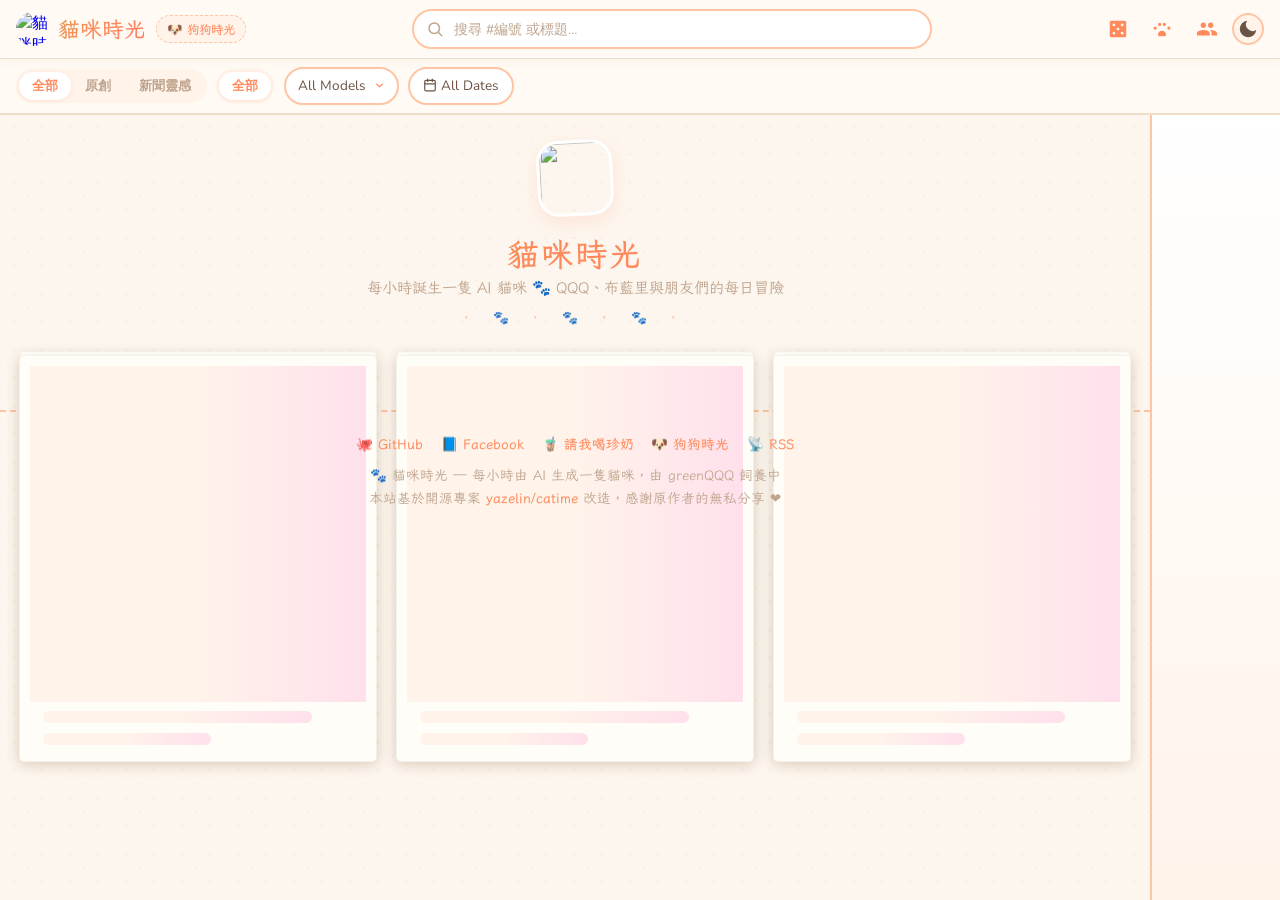
==== docs/index.html @ 8df73a3e "頁首與頁尾加入姊妹站切換鈕：🐶 狗狗時光 Co-Authored-By: Claude Fable 5 <noreply@anthropic.com>" ====
<!DOCTYPE html>
<html lang="zh-TW">
<head>
  <meta charset="UTF-8">
  <meta name="viewport" content="width=device-width, initial-scale=1.0">
  <title>貓咪時光 - AI 貓咪相簿</title>
  <meta name="description" content="貓咪時光 - 每小時 AI 自動生成的貓咪藝術相簿。QQQ、布藍里和朋友們的每日冒險。">
  <script type="application/ld+json">
    {
      "@context": "https://schema.org",
      "@graph": [
        {
          "@type": "WebSite",
          "name": "貓咪時光 - AI 貓咪相簿",
          "description": "貓咪時光 - 每小時 AI 自動生成的貓咪藝術相簿。QQQ、布藍里和朋友們的每日冒險。",
          "url": "https://greenqqq.github.io/catime/",
          "author": {
            "@type": "Person",
            "name": "greenQQQ"
          },
          "dateModified": "2026-07-06"
        },
        {
          "@type": "ImageGallery",
          "name": "貓咪時光 - AI 貓咪相簿",
          "description": "貓咪時光 - 每小時 AI 自動生成的貓咪藝術相簿。QQQ、布藍里和朋友們的每日冒險。",
          "url": "https://greenqqq.github.io/catime/",
          "author": {
            "@type": "Person",
            "name": "greenQQQ"
          },
          "dateModified": "2026-07-06"
        }
      ]
    }
  </script>
  <meta property="og:site_name" content="貓咪時光">
  <meta property="og:title" content="貓咪時光 - AI 貓咪相簿">
  <meta property="og:description" content="每小時 AI 自動生成的貓咪藝術相簿。QQQ、布藍里和朋友們的每日冒險。">
  <meta property="og:image" content="https://greenqqq.github.io/catime/og-image.jpg">
  <meta property="og:image:secure_url" content="https://greenqqq.github.io/catime/og-image.jpg">
  <meta property="og:image:type" content="image/jpeg">
  <meta property="og:image:width" content="1200">
  <meta property="og:image:height" content="630">
  <meta property="og:image:alt" content="貓咪時光 — 每小時 AI 生成的貓咪藝術">
  <meta property="og:url" content="https://greenqqq.github.io/catime/">
  <meta property="og:type" content="website">
  <meta name="twitter:card" content="summary_large_image">
  <meta name="twitter:title" content="貓咪時光 - AI 貓咪相簿">
  <meta name="twitter:description" content="每小時 AI 自動生成的貓咪藝術相簿。QQQ、布藍里和朋友們的每日冒險。">
  <meta name="twitter:image" content="https://greenqqq.github.io/catime/og-image.jpg">
  <link rel="canonical" href="https://greenqqq.github.io/catime/">
  <meta name="theme-color" content="#ff8a5c">
  <link rel="manifest" href="manifest.json">
  <link rel="preconnect" href="https://raw.githubusercontent.com" crossorigin>
  <link rel="preconnect" href="https://fonts.googleapis.com" crossorigin>
  <link rel="preconnect" href="https://fonts.gstatic.com" crossorigin>
  <link rel="icon" href="favicon.ico" sizes="any">
  <link rel="icon" href="favicon-32.png" type="image/png" sizes="32x32">
  <link rel="icon" href="icon-192.png" type="image/png" sizes="192x192">
  <link rel="apple-touch-icon" href="apple-touch-icon.png">
  <link rel="alternate" type="application/rss+xml" title="貓咪時光 RSS" href="feed.xml">
  <link rel="stylesheet" href="style.css">
</head>
<body>
  <div id="sticky-header">
  <header id="topbar">
    <a class="brand" href="index.html">
      <img src="icon-192.png" alt="貓咪時光" class="logo-icon">
      <h1>貓咪時光 <span id="cat-count" class="cat-count"></span></h1>
    </a>
    <a class="site-switch" href="https://greenqqq.github.io/dogtime/" title="切換到狗狗時光">🐶<span class="site-switch-label">狗狗時光</span></a>
    <div class="search-wrap">
      <svg class="search-ic" viewBox="0 0 24 24" width="18" height="18" fill="none" stroke="currentColor" stroke-width="2" stroke-linecap="round"><circle cx="11" cy="11" r="7"/><line x1="21" y1="21" x2="16.65" y2="16.65"/></svg>
      <input type="search" id="search-input" class="search-input" placeholder="搜尋 #編號 或標題…">
    </div>
    <div class="topbar-actions">
      <button type="button" id="install-btn" class="install-btn" hidden aria-label="安裝 App" title="安裝到主畫面"><svg viewBox="0 0 24 24" width="18" height="18" fill="currentColor"><path d="M12 3v10.6l3.3-3.3 1.4 1.4L12 17.4 6.3 11.7l1.4-1.4 3.3 3.3V3h2zM5 19h14v2H5z"/></svg><span>安裝</span></button>
      <button id="random-cat-btn" class="random-cat-button" title="隨機一喵" aria-label="隨機一喵"><svg viewBox="0 0 24 24" width="22" height="22" fill="currentColor"><path d="M19 3H5a2 2 0 0 0-2 2v14a2 2 0 0 0 2 2h14a2 2 0 0 0 2-2V5a2 2 0 0 0-2-2zM7.5 9a1.5 1.5 0 1 1 0-3 1.5 1.5 0 0 1 0 3zm0 9a1.5 1.5 0 1 1 0-3 1.5 1.5 0 0 1 0 3zm4.5-4.5a1.5 1.5 0 1 1 0-3 1.5 1.5 0 0 1 0 3zm4.5-4.5a1.5 1.5 0 1 1 0-3 1.5 1.5 0 0 1 0 3zm0 9a1.5 1.5 0 1 1 0-3 1.5 1.5 0 0 1 0 3z"/></svg> 隨機一喵</button>
      <button type="button" id="act-char" class="act-btn" aria-label="角色介紹" title="角色介紹"><svg viewBox="0 0 24 24" width="22" height="22" fill="currentColor"><path d="M4.5 12.75a1.75 1.75 0 1 0 0-3.5 1.75 1.75 0 0 0 0 3.5zm5-4a1.75 1.75 0 1 0 0-3.5 1.75 1.75 0 0 0 0 3.5zm5 0a1.75 1.75 0 1 0 0-3.5 1.75 1.75 0 0 0 0 3.5zm5 4a1.75 1.75 0 1 0 0-3.5 1.75 1.75 0 0 0 0 3.5zM12 14c-2.5 0-4.5 2-4.5 4 0 1.1.9 2 2 2 .8 0 1.5-.4 2.5-.4s1.7.4 2.5.4c1.1 0 2-.9 2-2 0-2-2-4-4.5-4z"/></svg></button>
      <button type="button" id="social-toggle" class="social-fab" aria-label="社群連結" title="社群連結"><svg viewBox="0 0 24 24" width="22" height="22" fill="currentColor"><path d="M16 11c1.66 0 2.99-1.34 2.99-3S17.66 5 16 5c-1.66 0-3 1.34-3 3s1.34 3 3 3zm-8 0c1.66 0 2.99-1.34 2.99-3S9.66 5 8 5C6.34 5 5 6.34 5 8s1.34 3 3 3zm0 2c-2.33 0-7 1.17-7 3.5V19h14v-2.5c0-2.33-4.67-3.5-7-3.5zm8 0c-.29 0-.62.02-.97.05 1.16.84 1.97 1.97 1.97 3.45V19h6v-2.5c0-2.33-4.67-3.5-7-3.5z"/></svg></button>
      <button id="theme-toggle" class="theme-toggle" aria-label="切換深淺模式" title="切換深淺模式"><svg viewBox="0 0 24 24" width="22" height="22" fill="currentColor"><path d="M21 12.79A9 9 0 1 1 11.21 3 7 7 0 0 0 21 12.79z"/></svg></button>
    </div>
    <button type="button" id="filter-toggle" class="filter-toggle hdr-btn" aria-label="篩選" title="篩選"><svg viewBox="0 0 24 24" width="22" height="22" fill="currentColor"><path d="M3 4h18v2.6L14 14v6l-4-2.2V14L3 6.6z"/></svg></button>
    <a href="https://github.com/greenQQQ/catime" target="_blank" rel="noopener" class="github-link" title="View on GitHub">
      <svg viewBox="0 0 16 16" width="22" height="22" fill="currentColor"><path d="M8 0C3.58 0 0 3.58 0 8c0 3.54 2.29 6.53 5.47 7.59.4.07.55-.17.55-.38 0-.19-.01-.82-.01-1.49-2.01.37-2.53-.49-2.69-.94-.09-.23-.48-.94-.82-1.13-.28-.15-.68-.52-.01-.53.63-.01 1.08.58 1.23.82.72 1.21 1.87.87 2.33.66.07-.52.28-.87.51-1.07-1.78-.2-3.64-.89-3.64-3.95 0-.87.31-1.59.82-2.15-.08-.2-.36-1.02.08-2.12 0 0 .67-.21 2.2.82.64-.18 1.32-.27 2-.27s1.36.09 2 .27c1.53-1.04 2.2-.82 2.2-.82.44 1.1.16 1.92.08 2.12.51.56.82 1.27.82 2.15 0 3.07-1.87 3.75-3.65 3.95.29.25.54.73.54 1.48 0 1.07-.01 1.93-.01 2.2 0 .21.15.46.55.38A8.01 8.01 0 0016 8c0-4.42-3.58-8-8-8z"/></svg>
    </a>
    <a href="https://www.facebook.com/lphotoimpact/" target="_blank" rel="noopener" class="fb-link" title="Facebook">
      <svg viewBox="0 0 24 24" width="22" height="22" fill="currentColor"><path d="M9.101 23.691v-7.98H6.627v-3.667h2.474v-1.58c0-4.085 1.848-5.978 5.858-5.978.401 0 .955.042 1.468.103a8.68 8.68 0 0 1 1.141.195v3.325a8.623 8.623 0 0 0-.653-.036 26.805 26.805 0 0 0-.733-.009c-.707 0-1.259.096-1.675.309a1.686 1.686 0 0 0-.679.622c-.258.42-.374.995-.374 1.752v1.297h3.919l-.386 2.103-.287 1.564h-3.246v8.245C19.396 23.238 24 18.179 24 12.044c0-6.627-5.373-12-12-12s-12 5.373-12 12c0 5.628 3.874 10.35 9.101 11.647Z"/></svg>
    </a>
    <a href="https://greenqqq.bobaboba.me/" target="_blank" rel="noopener" class="bmc-link" title="請我喝珍奶">
      <svg viewBox="0 0 24 24" width="22" height="22" fill="currentColor"><path d="M8.5 2a1 1 0 0 0-.97.757L7.22 4H5a1 1 0 0 0 0 2h.28l1.44 14.1A2 2 0 0 0 8.71 22h6.58a2 2 0 0 0 1.99-1.9L18.72 6H19a1 1 0 0 0 0-2h-2.22l-.75-1.66A1 1 0 0 0 15.12 2c-.42 0-.8.26-.94.66L13.9 4H9.53l.2-.8A1 1 0 0 0 8.5 2ZM7.3 6h9.4l-.3 3H7.6l-.3-3Zm.5 5h8.4l-.82 8.1a.5.5 0 0 1-.5.4H9.12a.5.5 0 0 1-.5-.4L7.8 11Zm2.2 2.2a1.1 1.1 0 1 0 0 2.2 1.1 1.1 0 0 0 0-2.2Zm4 0a1.1 1.1 0 1 0 0 2.2 1.1 1.1 0 0 0 0-2.2Zm-2 3a1.1 1.1 0 1 0 0 2.2 1.1 1.1 0 0 0 0-2.2Z"/></svg>
    </a>
    <a href="feed.xml" class="rss-link" title="RSS Feed">
      <svg viewBox="0 0 24 24" width="22" height="22" fill="currentColor"><path d="M6.18 15.64a2.18 2.18 0 1 1 0 4.36 2.18 2.18 0 0 1 0-4.36zM4 4.44A15.56 15.56 0 0 1 19.56 20h-2.83A12.73 12.73 0 0 0 4 7.27V4.44zm0 5.66a9.9 9.9 0 0 1 9.9 9.9h-2.83A7.07 7.07 0 0 0 4 12.93V10.1z"/></svg>
    </a>
  </header>
  <div class="filters">
    <div class="sheet-head">
      <span class="sheet-title">篩選</span>
      <button type="button" id="sheet-close" class="sheet-close" aria-label="關閉">✕</button>
    </div>
    <div class="chip-group" id="inspiration-chips" role="group" aria-label="靈感">
      <button type="button" class="chip active" data-val="">全部</button>
      <button type="button" class="chip" data-val="original">原創</button>
      <button type="button" class="chip" data-val="news">新聞靈感</button>
    </div>
    <select id="inspiration-filter" class="visually-hidden" tabindex="-1" aria-hidden="true">
      <option value="">All Inspiration</option>
      <option value="original">原創</option>
      <option value="news">新聞靈感</option>
    </select>
    <div class="chip-group" id="character-chips" role="group" aria-label="角色篩選"></div>
    <select id="character-filter" class="visually-hidden" tabindex="-1" aria-hidden="true">
      <option value="">All Characters</option>
    </select>
    <select id="model-filter">
      <option value="">All Models</option>
    </select>
    <div class="date-picker" id="date-picker">
      <button class="date-picker-btn" id="date-picker-btn"><svg width="14" height="14" viewBox="0 0 24 24" fill="none" stroke="currentColor" stroke-width="2" stroke-linecap="round" stroke-linejoin="round"><rect x="3" y="4" width="18" height="18" rx="2"/><line x1="16" y1="2" x2="16" y2="6"/><line x1="8" y1="2" x2="8" y2="6"/><line x1="3" y1="10" x2="21" y2="10"/></svg> All Dates</button>
      <div class="date-dropdown hidden" id="date-dropdown">
        <div class="dd-header">
          <button class="dd-nav" id="dd-prev">&lsaquo;</button>
          <span id="dd-month-label"></span>
          <button class="dd-nav" id="dd-next">&rsaquo;</button>
        </div>
        <div class="dd-weekdays">
          <span>Su</span><span>Mo</span><span>Tu</span><span>We</span><span>Th</span><span>Fr</span><span>Sa</span>
        </div>
        <div class="dd-days" id="dd-days"></div>
        <button class="dd-clear" id="dd-clear">Clear</button>
      </div>
    </div>
  </div>
  <div id="character-bar" class="character-bar"></div>
  <div id="sheet-backdrop" class="sheet-backdrop"></div>
  </div>

  <!-- Hero：手帳封面 -->
  <section class="hero" aria-label="貓咪時光">
    <img src="icon-192.png" alt="" class="hero-logo" width="76" height="76">
    <h2 class="hero-title">貓咪時光</h2>
    <p class="hero-sub">每小時誕生一隻 AI 貓咪 🐾 QQQ、布藍里與朋友們的每日冒險</p>
    <p class="hero-divider">· 🐾 · 🐾 · 🐾 ·</p>
  </section>

  <nav id="timeline" aria-label="Timeline navigation">
    <button id="timeline-toggle" aria-label="Toggle timeline"><svg width="20" height="20" viewBox="0 0 24 24" fill="none" stroke="currentColor" stroke-width="2" stroke-linecap="round" stroke-linejoin="round"><rect x="3" y="4" width="18" height="18" rx="2"/><line x1="16" y1="2" x2="16" y2="6"/><line x1="8" y1="2" x2="8" y2="6"/><line x1="3" y1="10" x2="21" y2="10"/></svg></button>
    <div id="timeline-list"></div>
  </nav>

  <button id="back-to-top" class="back-to-top" aria-label="Back to top">↑</button>

  <!-- "最新" band: cats added since your last visit (localStorage-tracked) -->
  <section id="newest-band" class="newest-band hidden" aria-label="最新"></section>

  <main id="gallery" class="masonry">
    <div class="skeleton-card" aria-hidden="true"><div class="skeleton-img"></div><div class="skeleton-line w80"></div><div class="skeleton-line w50"></div></div>
    <div class="skeleton-card" aria-hidden="true"><div class="skeleton-img"></div><div class="skeleton-line w80"></div><div class="skeleton-line w50"></div></div>
    <div class="skeleton-card" aria-hidden="true"><div class="skeleton-img"></div><div class="skeleton-line w80"></div><div class="skeleton-line w50"></div></div>
    <div class="skeleton-card" aria-hidden="true"><div class="skeleton-img"></div><div class="skeleton-line w80"></div><div class="skeleton-line w50"></div></div>
    <div class="skeleton-card" aria-hidden="true"><div class="skeleton-img"></div><div class="skeleton-line w80"></div><div class="skeleton-line w50"></div></div>
    <div class="skeleton-card" aria-hidden="true"><div class="skeleton-img"></div><div class="skeleton-line w80"></div><div class="skeleton-line w50"></div></div>
  </main>
  <div id="end-msg" class="hidden">貓咪都到齊了 🐾</div>

  <!-- Site footer: socials + open-source credit -->
  <footer class="site-footer">
    <div class="footer-links">
      <a href="https://github.com/greenQQQ" target="_blank" rel="noopener">🐙 GitHub</a>
      <a href="https://www.facebook.com/lphotoimpact/" target="_blank" rel="noopener">📘 Facebook</a>
      <a href="https://greenqqq.bobaboba.me/" target="_blank" rel="noopener">🧋 請我喝珍奶</a>
      <a href="https://greenqqq.github.io/dogtime/">🐶 狗狗時光</a>
      <a href="feed.xml">📡 RSS</a>
    </div>
    <div class="footer-credit">
      🐾 貓咪時光 — 每小時由 AI 生成一隻貓咪，由 greenQQQ 飼養中<br>
      本站基於開源專案 <a href="https://github.com/yazelin/catime" target="_blank" rel="noopener">yazelin/catime</a> 改造，感謝原作者的無私分享 ❤️
    </div>
  </footer>

  <!-- Social links popover (anchored to the #social-toggle in the top bar) -->
  <div id="social-pop" class="social-pop"></div>

  <!-- Mobile floating "current month" pill → tap to open the year/month jump -->
  <button type="button" id="month-pill" class="month-pill" aria-label="跳到月份"><svg viewBox="0 0 24 24" width="14" height="14" fill="none" stroke="currentColor" stroke-width="2.2" stroke-linecap="round"><rect x="3" y="4" width="18" height="18" rx="2"/><line x1="16" y1="2" x2="16" y2="6"/><line x1="8" y1="2" x2="8" y2="6"/><line x1="3" y1="10" x2="21" y2="10"/></svg><span id="month-pill-label"></span></button>

  <!-- Mobile bottom tab bar (≤600px). Tabs proxy to the existing controls. -->
  <nav id="tabbar" class="tabbar" aria-label="主選單">
    <button type="button" id="tab-filter" class="tab" aria-label="篩選"><svg viewBox="0 0 24 24" width="22" height="22" fill="currentColor"><path d="M3 4h18v2.6L14 14v6l-4-2.2V14L3 6.6z"/></svg><span>篩選</span></button>
    <button type="button" id="tab-char" class="tab" aria-label="角色"><svg viewBox="0 0 24 24" width="22" height="22" fill="currentColor"><path d="M4.5 12.75a1.75 1.75 0 1 0 0-3.5 1.75 1.75 0 0 0 0 3.5zm5-4a1.75 1.75 0 1 0 0-3.5 1.75 1.75 0 0 0 0 3.5zm5 0a1.75 1.75 0 1 0 0-3.5 1.75 1.75 0 0 0 0 3.5zm5 4a1.75 1.75 0 1 0 0-3.5 1.75 1.75 0 0 0 0 3.5zM12 14c-2.5 0-4.5 2-4.5 4 0 1.1.9 2 2 2 .8 0 1.5-.4 2.5-.4s1.7.4 2.5.4c1.1 0 2-.9 2-2 0-2-2-4-4.5-4z"/></svg><span>角色</span></button>
    <button type="button" id="tab-random" class="tab" aria-label="隨機一喵"><svg viewBox="0 0 24 24" width="22" height="22" fill="currentColor"><path d="M19 3H5a2 2 0 0 0-2 2v14a2 2 0 0 0 2 2h14a2 2 0 0 0 2-2V5a2 2 0 0 0-2-2zM7.5 9a1.5 1.5 0 1 1 0-3 1.5 1.5 0 0 1 0 3zm0 9a1.5 1.5 0 1 1 0-3 1.5 1.5 0 0 1 0 3zm4.5-4.5a1.5 1.5 0 1 1 0-3 1.5 1.5 0 0 1 0 3zm4.5-4.5a1.5 1.5 0 1 1 0-3 1.5 1.5 0 0 1 0 3zm0 9a1.5 1.5 0 1 1 0-3 1.5 1.5 0 0 1 0 3z"/></svg><span>隨機</span></button>
    <button type="button" id="tab-social" class="tab" aria-label="社群連結"><svg viewBox="0 0 24 24" width="22" height="22" fill="currentColor"><path d="M16 11c1.66 0 2.99-1.34 2.99-3S17.66 5 16 5c-1.66 0-3 1.34-3 3s1.34 3 3 3zm-8 0c1.66 0 2.99-1.34 2.99-3S9.66 5 8 5C6.34 5 5 6.34 5 8s1.34 3 3 3zm0 2c-2.33 0-7 1.17-7 3.5V19h14v-2.5c0-2.33-4.67-3.5-7-3.5zm8 0c-.29 0-.62.02-.97.05 1.16.84 1.97 1.97 1.97 3.45V19h6v-2.5c0-2.33-4.67-3.5-7-3.5z"/></svg><span>社群</span></button>
  </nav>

  <div id="lightbox" class="hidden" role="dialog" aria-modal="true">
    <button id="lb-close" aria-label="Close">&times;</button>
    <button id="lb-prev" class="lb-nav lb-prev" aria-label="上一張">‹</button>
    <button id="lb-next" class="lb-nav lb-next" aria-label="下一張">›</button>
    <div id="lb-nav-hint" class="lb-nav-hint">← 滑動或按鍵切換 →</div>
    <div id="lb-info"></div>
    <div id="lb-img-wrap">
      <img id="lb-img" src="" alt="Cat">
      <div id="lb-img-actions">
        <button id="lb-like-btn" title="Like this cat"></button>
        <button id="lb-download-btn" title="Download image"></button>
        <button id="lb-copy-btn" title="Copy prompt"></button>
      </div>
    </div>
    <div id="lb-details">
      <p id="lb-prompt-text" class="hidden"></p>
      <div id="lb-tab-bar"></div>
      <div id="lb-tab-panels">
        <div id="lb-story" class="lb-panel hidden"><p id="lb-story-text"></p></div>
        <div id="lb-idea" class="lb-panel hidden"><p id="lb-idea-text"></p></div>
        <div id="lb-news" class="lb-panel hidden"><div id="lb-news-list"></div></div>
        <div id="lb-avoid" class="lb-panel hidden"><div id="lb-avoid-list"></div></div>
      </div>
    </div>
  </div>

  <script src="dom-utils.js"></script>
  <script src="app.js"></script>
  <script>
    // Populate character bar from characters/index.json
    (function(){
      var bar = document.getElementById('character-bar');
      if (!bar) return;
      fetch('https://raw.githubusercontent.com/greenQQQ/catime/main/characters/index.json').then(function(r){ return r.json(); }).then(function(idx){
        var chars = (idx.characters || []).filter(function(c){ return c.enabled; });
        // build anchors synchronously in index order (fixed order), fill names async
        chars.forEach(function(c){
          var a = document.createElement('a');
          a.href = 'character.html?id=' + encodeURIComponent(c.id);
          a.innerHTML = '<span class="char-avatar"><img src="avatars/' + c.id + '.webp" alt="' + c.id + '" width="40" height="40" loading="lazy"></span>' +
            '<span class="char-bar-name">' + c.id + '</span>';
          bar.appendChild(a);
          fetch('https://raw.githubusercontent.com/greenQQQ/catime/main/characters/' + c.file).then(function(r){ return r.json(); }).then(function(data){
            var nm = (data.name ? data.name.zh : data.id);
            var lbl = a.querySelector('.char-bar-name'); if (lbl) lbl.textContent = nm;
            var img = a.querySelector('img'); if (img) img.alt = nm;
          }).catch(function(){});
        });
      }).catch(function(){});
    })();

    // Sync header height to CSS variable for timeline positioning
    (function(){
      var sh = document.getElementById('sticky-header');
      if (!sh) return;
      function sync() {
        document.documentElement.style.setProperty('--header-offset', sh.offsetHeight + 'px');
      }
      sync();
      if ('ResizeObserver' in window) {
        new ResizeObserver(sync).observe(sh);
      } else {
        window.addEventListener('load', sync);
        window.addEventListener('resize', sync);
      }
      new MutationObserver(sync).observe(document.getElementById('character-bar') || document.body, {childList:true});
    })();

    // Header controls: collapse filters into a bottom sheet (mobile only),
    // move social links into their own popover (all sizes), and float the
    // random button as a FAB on mobile. Desktop filters stay inline.
    (function(){
      var filters = document.querySelector('.filters');
      var filterToggle = document.getElementById('filter-toggle');
      var socialToggle = document.getElementById('social-toggle');
      var socialPop = document.getElementById('social-pop');
      var backdrop = document.getElementById('sheet-backdrop');
      var closeBtn = document.getElementById('sheet-close');
      var topbar = document.getElementById('topbar');
      var randomBtn = document.getElementById('random-cat-btn');
      if (!filters || !filterToggle || !socialToggle || !socialPop || !topbar) return;
      var mq = window.matchMedia('(max-width: 600px)');

      // Social links live in their own popover at every size (one-time move).
      Array.prototype.slice.call(
        document.querySelectorAll('#topbar .github-link, #topbar .tg-link, #topbar .fb-link, #topbar .bmc-link, #topbar .rss-link')
      ).forEach(function(a){ socialPop.appendChild(a); });

      var searchEl = document.getElementById('search-input'); // stays in the top bar at all sizes

      var charBar = document.getElementById('character-bar');
      function openSheet(open){
        filters.classList.toggle('open', open);
        backdrop.classList.toggle('open', open);
        document.body.style.overflow = open ? 'hidden' : '';
        if (open) { socialPop.classList.remove('open'); if (charBar) charBar.classList.remove('char-open'); setTabActive('tab-social', false); setTabActive('tab-char', false); }
        setTabActive('tab-filter', open);
      }
      function openSocial(open){
        socialPop.classList.toggle('open', open);
        if (open) { openSheet(false); if (charBar) charBar.classList.remove('char-open'); setTabActive('tab-char', false); }
        setTabActive('tab-social', open);
      }
      function openChar(open){
        if (!charBar) return;
        charBar.classList.toggle('char-open', open);
        if (open) { openSheet(false); socialPop.classList.remove('open'); setTabActive('tab-social', false); }
        setTabActive('tab-char', open);
      }
      function setTabActive(id, on){ var t = document.getElementById(id); if (t) t.classList.toggle('active', on); }
      function updateActive(){
        var active = ['search-input','character-filter','inspiration-filter','model-filter'].some(function(id){
          var el = document.getElementById(id); return el && el.value;
        });
        var dateBtn = document.getElementById('date-picker-btn');
        if (dateBtn && dateBtn.classList.contains('active')) active = true;
        filterToggle.classList.toggle('has-active', active);
        var tf = document.getElementById('tab-filter'); if (tf) tf.classList.toggle('has-active', active);
      }

      filterToggle.addEventListener('click', function(e){ e.stopPropagation(); openSheet(!filters.classList.contains('open')); });
      socialToggle.addEventListener('click', function(e){ e.stopPropagation(); openSocial(!socialPop.classList.contains('open')); });
      socialPop.addEventListener('click', function(e){ e.stopPropagation(); });
      if (charBar) charBar.addEventListener('click', function(e){ e.stopPropagation(); });
      if (backdrop) backdrop.addEventListener('click', function(){ openSheet(false); });
      if (closeBtn) closeBtn.addEventListener('click', function(){ openSheet(false); });
      // click anywhere else closes the social popover / character strip
      document.addEventListener('click', function(){ socialPop.classList.remove('open'); if (charBar) charBar.classList.remove('char-open'); setTabActive('tab-social', false); setTabActive('tab-char', false); });

      // publish the tab bar's real height (incl. safe-area) so panels sit flush
      var tabbar = document.getElementById('tabbar');
      function syncTabbarH(){
        if (tabbar) document.documentElement.style.setProperty('--tabbar-h', tabbar.offsetHeight + 'px');
      }
      syncTabbarH();
      window.addEventListener('resize', syncTabbarH);
      if (window.ResizeObserver && tabbar) new ResizeObserver(syncTabbarH).observe(tabbar);

      // Bottom tab bar (mobile) — proxy to the existing controls
      function bindTab(id, fn){ var t = document.getElementById(id); if (t) t.addEventListener('click', function(e){ e.stopPropagation(); fn(); }); }
      bindTab('tab-filter', function(){ openSheet(!filters.classList.contains('open')); });
      bindTab('tab-social', function(){ openSocial(!socialPop.classList.contains('open')); });
      bindTab('tab-char', function(){ openChar(!(charBar && charBar.classList.contains('char-open'))); });
      bindTab('tab-random', function(){ if (randomBtn) randomBtn.click(); });

      // desktop top-right "角色" icon → opens the character avatar popover
      var actChar = document.getElementById('act-char');
      if (actChar) actChar.addEventListener('click', function(e){ e.stopPropagation(); openChar(!(charBar && charBar.classList.contains('char-open'))); });

      // Inspiration segmented chips drive the hidden <select id="inspiration-filter">
      var inspSelect = document.getElementById('inspiration-filter');
      var chips = document.querySelectorAll('#inspiration-chips .chip');
      chips.forEach(function(chip){
        chip.addEventListener('click', function(){
          chips.forEach(function(c){ c.classList.remove('active'); });
          chip.classList.add('active');
          if (inspSelect && inspSelect.value !== chip.dataset.val) {
            inspSelect.value = chip.dataset.val;
            inspSelect.dispatchEvent(new Event('change', { bubbles: true }));
          }
        });
      });

      // Character segmented chips — built from the dynamically-populated select
      var charSelect = document.getElementById('character-filter');
      var charChips = document.getElementById('character-chips');
      function avatarSrcFor(name){
        var links = document.querySelectorAll('#character-bar a');
        for (var i = 0; i < links.length; i++){
          var spans = links[i].querySelectorAll('span');
          var lbl = spans[spans.length - 1];
          if (lbl && lbl.textContent.trim() === name){
            var img = links[i].querySelector('img');
            return img ? img.getAttribute('src') : null;
          }
        }
        return null;
      }
      function buildCharChips(){
        if (!charSelect || !charChips) return;
        charChips.innerHTML = '';
        Array.prototype.forEach.call(charSelect.options, function(opt){
          var b = document.createElement('button');
          b.type = 'button';
          b.className = 'chip' + (opt.value === charSelect.value ? ' active' : '');
          b.dataset.val = opt.value;
          if (opt.value === '') {
            b.textContent = '全部';
          } else {
            var src = avatarSrcFor(opt.value);
            if (src){
              var im = document.createElement('img');
              im.src = src; im.alt = ''; im.className = 'chip-avatar';
              im.width = 18; im.height = 18; im.loading = 'lazy';
              b.appendChild(im);
            }
            b.appendChild(document.createTextNode(opt.textContent));
          }
          b.addEventListener('click', function(){
            charSelect.value = opt.value;
            charSelect.dispatchEvent(new Event('change', { bubbles: true }));
          });
          charChips.appendChild(b);
        });
      }
      function syncCharChips(){
        if (!charChips) return;
        Array.prototype.forEach.call(charChips.querySelectorAll('.chip'), function(c){
          c.classList.toggle('active', c.dataset.val === charSelect.value);
        });
      }
      if (charSelect) {
        buildCharChips();
        new MutationObserver(buildCharChips).observe(charSelect, { childList: true });
        // rebuild once the avatar bar loads so chips can show their icons
        if (charBar) new MutationObserver(buildCharChips).observe(charBar, { childList: true });
        charSelect.addEventListener('change', syncCharChips);
      }

      // keep the badge in sync, but DON'T auto-close the sheet — let the user
      // toggle several chips/filters, then close via ✕ / backdrop / 篩選 tab
      ['character-filter','inspiration-filter','model-filter'].forEach(function(id){
        var el = document.getElementById(id);
        if (el) el.addEventListener('change', updateActive);
      });
      if (searchEl) searchEl.addEventListener('input', updateActive);
      document.addEventListener('click', function(e){
        if (e.target.closest('#date-picker') || e.target.id === 'dd-clear') setTimeout(updateActive, 0);
      });

      // Calendar must not be a descendant of the sheet (the sheet's transform
      // traps position:fixed). On mobile relocate it to <body> so it centers
      // against the viewport; on desktop keep it under the date button.
      var datePickerEl = document.getElementById('date-picker');
      var dateDD = document.getElementById('date-dropdown');
      function placeDateDD(){
        if (!dateDD || !datePickerEl) return;
        if (mq.matches) document.body.appendChild(dateDD);
        else datePickerEl.appendChild(dateDD);
      }

      placeDateDD();
      updateActive();
      // close the sheet + re-home the calendar when crossing the breakpoint
      var onChange = function(){ placeDateDD(); if (!mq.matches) openSheet(false); };
      if (mq.addEventListener) mq.addEventListener('change', onChange); else mq.addListener(onChange);
    })();

    // PWA install prompt — show our own "安裝" button when the browser offers it
    (function(){
      var deferred = null;
      var btn = document.getElementById('install-btn');
      if (!btn) return;
      window.addEventListener('beforeinstallprompt', function(e){
        e.preventDefault(); deferred = e; btn.hidden = false;
      });
      btn.addEventListener('click', function(){
        if (!deferred) return;
        deferred.prompt();
        deferred.userChoice.then(function(){ deferred = null; btn.hidden = true; });
      });
      window.addEventListener('appinstalled', function(){ btn.hidden = true; });
    })();

    // Register the service worker (this was never wired up — without it the SW
    // never ran, so no offline / no image caching). Enables the whole PWA.
    if ('serviceWorker' in navigator) {
      window.addEventListener('load', function(){
        navigator.serviceWorker.register('sw.js').catch(function(){});
      });
    }
  </script>
</body>
</html>
---- docs/style.css ----
@import url('https://fonts.googleapis.com/css2?family=Nunito:wght@400;600;700;800&family=LXGW+WenKai+TC&display=swap');

*, *::before, *::after { box-sizing: border-box; margin: 0; padding: 0; }

/* 貓咪時光 palette — 蜜桃橘 × 奶茶米 × 奶油
   (variable names kept from upstream so every component recolors at once) */
:root {
  --pink: #ff8a5c;
  --pink-light: #ffc4a3;
  --pink-pale: #fff3ea;
  --orange: #ffb347;
  --red: #ff7b6b;
  --blue: #7cc5e8;
  --green: #b8e6c8;
  --purple: #d4b8e8;
  --bg: #fdf6ee;
  --surface: #ffffff;
  --card-1: #fff3ea;
  --card-2: #eef7fd;
  --card-3: #f0faf2;
  --card-4: #f9f2fd;
  --card-5: #fdf8ec;
  --text: #6b5344;
  --text-muted: #bfa48e;
  --shadow: rgba(255, 138, 92, .16);
  --topbar-bg: #fffaf3;
  --topbar-border: #f2ddc9;
  --photo-frame: #fffdf7;
  --photo-shadow: rgba(122, 82, 52, .14);
  --font-cute: 'LXGW WenKai TC', 'Nunito', system-ui, sans-serif;
}

/* Hide the native page scrollbar (app-like). On an infinite feed a full-height
   scrollbar is meaningless and, with classic scrollbars, its appearing/
   disappearing shifts the fixed tab bar. Scroll still works via wheel / touch /
   the year-month rail. */
html, body { scrollbar-width: none; }
html::-webkit-scrollbar, body::-webkit-scrollbar { display: none; }

/* Sticky header wrapper */
#sticky-header {
  position: sticky;
  top: 0;
  z-index: 100;
}

body {
  font-family: 'Nunito', system-ui, sans-serif;
  background: var(--bg);
  /* 手帳紙感：細點點網格（取代原版的彩色光暈） */
  background-image:
    radial-gradient(rgba(196, 156, 116, .12) 1.2px, transparent 1.3px),
    radial-gradient(rgba(196, 156, 116, .08) 1.2px, transparent 1.3px);
  background-size: 28px 28px;
  background-position: 0 0, 14px 14px;
  color: var(--text);
  min-height: 100vh;
}
[data-theme="dark"] body {
  background-image:
    radial-gradient(rgba(255, 214, 170, .06) 1.2px, transparent 1.3px),
    radial-gradient(rgba(255, 214, 170, .04) 1.2px, transparent 1.3px);
}

/* Top bar */
#topbar {
  position: relative; z-index: 100;
  display: flex; align-items: center; gap: .6rem;
  padding: .55rem 1rem;
  background: var(--topbar-bg);
  border-bottom: 1px solid var(--topbar-border);
  box-shadow: 0 1px 10px rgba(150, 110, 70, .08);
  flex-wrap: wrap;
}
.logo-icon {
  width: 34px; height: 34px; border-radius: 50%;
  flex-shrink: 0;
}
#topbar h1 {
  font-size: 1.35rem; font-weight: 800; white-space: nowrap;
  font-family: var(--font-cute);
  background: linear-gradient(135deg, #e8964c, var(--pink), #ff7b6b);
  -webkit-background-clip: text; -webkit-text-fill-color: transparent;
  background-clip: text;
  display: flex; align-items: center; gap: .4rem;
}

/* Cat count pill */
.cat-count {
  font-size: .65rem; font-weight: 700;
  background: rgba(255, 138, 92, .15);
  -webkit-text-fill-color: var(--pink);
  padding: .15rem .5rem; border-radius: 20px;
  white-space: nowrap;
}
.cat-count:empty { display: none; }

.filters {
  display: flex; gap: .5rem; flex: 1; justify-content: flex-end;
  align-items: center; flex-wrap: wrap; min-width: 0;
}
/* keep controls readable: don't shrink to the arrow, cap long-option selects */
.filters select, .filters .search-input,
.filters .date-picker, .filters .date-picker-btn {
  flex-shrink: 0;
}
.filters select { max-width: 12rem; }

.filter-toggle {
  color: var(--pink); flex-shrink: 0; background: none; border: none;
  padding: 0; cursor: pointer; position: relative;
  display: none; align-items: center; /* funnel: mobile only */
}
.sheet-head, .sheet-backdrop { display: none; } /* sheet chrome: mobile only */
.filter-toggle.has-active::after {
  content: ""; position: absolute; top: -1px; right: -1px;
  width: 8px; height: 8px; border-radius: 50%;
  background: var(--pink); border: 1.5px solid var(--topbar-bg);
}

/* Header action icon buttons (random / social / comment / theme) */
.topbar-actions { display: flex; align-items: center; gap: .3rem; flex-shrink: 0; }
/* Install-to-home-screen button (shown only when beforeinstallprompt fires) */
.install-btn {
  display: inline-flex; align-items: center; gap: .25rem; flex-shrink: 0;
  background: linear-gradient(135deg, var(--pink), var(--purple)); color: #fff;
  border: none; border-radius: 20px; padding: .35rem .7rem;
  font-family: inherit; font-size: .78rem; font-weight: 700; cursor: pointer;
  transition: transform .2s;
}
.install-btn[hidden] { display: none; }
.install-btn:hover { transform: scale(1.05); }
.random-cat-button, .social-fab, .act-btn {
  width: 40px; height: 40px; padding: 0; border-radius: 50%; border: none;
  background: transparent; color: var(--pink); cursor: pointer; font-size: 0;
  font-family: inherit; display: inline-flex; align-items: center; justify-content: center;
  transition: background .2s, transform .2s;
}
.random-cat-button:hover, .social-fab:hover, .act-btn:hover { background: var(--pink-pale); }
.random-cat-button svg, .social-fab svg, .act-btn svg { width: 22px; height: 22px; }
[data-theme="dark"] .random-cat-button:hover,
[data-theme="dark"] .social-fab:hover,
[data-theme="dark"] .act-btn:hover { background: rgba(255,138,92,.15); }
.social-pop {
  position: fixed; top: 58px; right: 1rem; z-index: 120;
  display: flex; gap: 16px; padding: .55rem .85rem;
  background: var(--topbar-bg); border: 2px solid var(--pink-light);
  border-radius: 26px; box-shadow: 0 8px 30px var(--shadow);
  opacity: 0; transform: translateY(-8px); pointer-events: none;
  transition: opacity .18s, transform .18s;
}
.social-pop.open { opacity: 1; transform: none; pointer-events: auto; }
.social-pop a { margin: 0; }

/* Search input */
.search-input {
  padding: .45rem .8rem; border-radius: 20px;
  border: 2px solid var(--pink-light);
  background: #fff; color: var(--text); font-size: .85rem;
  font-family: inherit; min-width: 0; max-width: 180px;
  transition: border-color .2s, box-shadow .2s;
}
.search-input:focus {
  border-color: var(--pink);
  box-shadow: 0 0 0 3px rgba(255,138,92,.2);
}
.search-input:focus-visible {
  outline: 2px solid var(--pink);
  outline-offset: 2px;
}
.random-cat-button:focus-visible,
.social-fab:focus-visible,
.act-btn:focus-visible {
  outline: 2px solid var(--pink);
  outline-offset: 2px;
}
.random-cat-button.bounce {
  animation: random-bounce .4s ease;
}
@keyframes random-bounce {
  0%, 100% { transform: scale(1); }
  30% { transform: scale(.9); }
  60% { transform: scale(1.15); }
}

.search-input::placeholder { color: var(--text-muted); }

.filters select {
  appearance: none; -webkit-appearance: none;
  padding: .45rem 1.9rem .45rem .8rem; border-radius: 20px;
  border: 2px solid var(--pink-light);
  /* custom chevron so the pill corner doesn't clip the native arrow */
  background: #fff url("data:image/svg+xml,%3Csvg xmlns='http://www.w3.org/2000/svg' viewBox='0 0 24 24' fill='none' stroke='%23ff8a5c' stroke-width='3' stroke-linecap='round' stroke-linejoin='round'%3E%3Cpath d='M6 9l6 6 6-6'/%3E%3C/svg%3E") no-repeat right .7rem center;
  background-size: .7rem;
  color: var(--text); font-size: .85rem;
  font-family: inherit; cursor: pointer;
  transition: border-color .2s, box-shadow .2s;
  min-width: 0;
}
.filters select:focus {
  border-color: var(--pink);
  box-shadow: 0 0 0 3px rgba(255,138,92,.2);
}
.filters select:focus-visible {
  outline: 2px solid var(--pink);
  outline-offset: 2px;
}

/* Inline SVG icon alignment */
button svg, .date-picker-btn svg { vertical-align: -0.15em; }

/* Custom date picker */
.date-picker { position: relative; }
.date-picker-btn {
  padding: .45rem .8rem; border-radius: 20px;
  border: 2px solid var(--pink-light);
  background: #fff; color: var(--text); font-size: .85rem;
  font-family: inherit; cursor: pointer; white-space: nowrap;
  transition: border-color .2s, box-shadow .2s;
}
.date-picker-btn:hover { border-color: var(--pink); }
.date-picker-btn.active {
  border-color: var(--pink); background: var(--pink-pale);
}
.date-dropdown {
  position: absolute; top: calc(100% + 6px); right: 0; z-index: 190;
  background: #fff; border-radius: 16px; padding: .8rem;
  border: 2px solid var(--pink-light);
  box-shadow: 0 8px 30px var(--shadow);
  width: 260px;
}
.dd-header {
  display: flex; align-items: center; justify-content: space-between;
  margin-bottom: .5rem;
}
.dd-header span {
  font-weight: 800; font-size: .9rem;
  background: linear-gradient(135deg, var(--pink), var(--purple));
  -webkit-background-clip: text; -webkit-text-fill-color: transparent;
  background-clip: text;
}
.dd-nav {
  width: 30px; height: 30px; border-radius: 50%; border: none;
  background: var(--pink-pale); color: var(--pink);
  font-size: 1.1rem; font-weight: 800; cursor: pointer;
  transition: background .2s;
}
.dd-nav:hover { background: var(--pink-light); color: #fff; }
.dd-weekdays {
  display: grid; grid-template-columns: repeat(7, 1fr);
  text-align: center; font-size: .7rem; font-weight: 700;
  color: var(--text-muted); margin-bottom: .3rem;
}
.dd-days {
  display: grid; grid-template-columns: repeat(7, 1fr); gap: 2px;
}
.dd-days button {
  aspect-ratio: 1; border: none; border-radius: 50%;
  background: transparent; color: var(--text); font-size: .78rem;
  font-family: inherit; font-weight: 600; cursor: pointer;
  transition: all .15s;
}
.dd-days button:hover { background: var(--pink-pale); }
.dd-days button.today { border: 2px solid var(--pink-light); }
.dd-days button.selected {
  background: linear-gradient(135deg, var(--pink), var(--purple));
  color: #fff;
}
.dd-days button.has-cat::after {
  content: ""; display: block; width: 4px; height: 4px;
  background: var(--pink); border-radius: 50%;
  margin: -2px auto 0;
}
.dd-days button.selected.has-cat::after { background: #fff; }
.dd-days button.other-month { color: var(--text-muted); opacity: .4; }
.dd-clear {
  display: block; width: 100%; margin-top: .5rem; padding: .4rem;
  border: none; border-radius: 20px;
  background: var(--pink-pale); color: var(--pink);
  font-family: inherit; font-size: .8rem; font-weight: 700;
  cursor: pointer; transition: background .2s;
}
.dd-clear:hover { background: var(--pink-light); color: #fff; }

/* Theme toggle */
.theme-toggle {
  width: 32px; height: 32px; border-radius: 50%; border: 2px solid var(--pink-light);
  background: var(--pink-pale); color: var(--text);
  font-size: 1rem; cursor: pointer; flex-shrink: 0;
  display: flex; align-items: center; justify-content: center;
  transition: border-color .2s, background .2s, transform .2s;
  padding: 0;
}
.theme-toggle:hover { border-color: var(--pink); transform: scale(1.1); }
.theme-toggle:focus-visible {
  outline: 2px solid var(--pink);
  outline-offset: 2px;
}

/* GitHub link */
.github-link {
  color: var(--pink); flex-shrink: 0;
  transition: color .2s, transform .2s;
  display: flex; align-items: center;
}
.github-link:hover { color: var(--purple); transform: scale(1.15) rotate(-8deg); }

.tg-link, .fb-link, .bmc-link {
  flex-shrink: 0;
  transition: color .2s, transform .2s;
  display: flex; align-items: center;
}
.tg-link { color: #229ED9; }
.fb-link { color: #1877F2; }
.bmc-link { color: #d8a200; }
.tg-link:hover, .fb-link:hover, .bmc-link:hover { transform: scale(1.15) rotate(8deg); }

/* Timeline sidebar */
#timeline {
  position: fixed; top: var(--header-offset, 56px); right: 0; bottom: 0; width: 130px; z-index: 90;
  background: linear-gradient(180deg, #fff 0%, var(--pink-pale) 100%);
  border-left: 2px solid var(--pink-light);
  overflow-y: auto; padding: .8rem 0;
  transition: transform .3s ease;
}
#timeline::-webkit-scrollbar { width: 4px; }
#timeline::-webkit-scrollbar-thumb { background: var(--pink-light); border-radius: 4px; }

#timeline-toggle {
  display: none; position: fixed; bottom: 1.2rem; right: 1.2rem; z-index: 91;
  width: 48px; height: 48px; border-radius: 50%; border: none;
  background: linear-gradient(135deg, var(--pink), var(--purple));
  color: #fff; font-size: 1.3rem; cursor: pointer;
  box-shadow: 0 4px 15px rgba(255,138,92,.35);
  transition: transform .2s;
}
#timeline-toggle:hover { transform: scale(1.1); }

#timeline-list a {
  display: block; padding: .3rem .8rem; color: var(--text-muted);
  text-decoration: none; font-size: .8rem; font-weight: 600;
  border-right: 3px solid transparent;
  transition: all .2s;
}
#timeline-list a:hover {
  color: var(--pink); background: rgba(255,138,92,.08);
  border-right-color: var(--pink);
}
#timeline-list .year {
  font-weight: 800; color: var(--purple); margin-top: .6rem;
  padding: .2rem .8rem; font-size: .85rem;
}

/* Back to top button */
.back-to-top {
  position: fixed; bottom: 9.4rem; right: 1.2rem; z-index: 91;
  width: 44px; height: 44px; border-radius: 50%; border: none;
  background: linear-gradient(135deg, var(--pink), var(--purple));
  color: #fff; font-size: 1.3rem; font-weight: 800;
  cursor: pointer;
  box-shadow: 0 4px 15px rgba(255,138,92,.35);
  opacity: 0; transform: translateY(20px);
  transition: opacity .3s, transform .3s;
  pointer-events: none;
}
.back-to-top.visible {
  opacity: 1; transform: translateY(0);
  pointer-events: auto;
}
.back-to-top:hover { transform: scale(1.1); }

/* Gallery masonry */
.masonry {
  margin-top: 0; margin-right: 130px; padding: 1.2rem;
  /* Row-major waterfall: CSS grid with per-card row-span set in app.js
     (sizeCard). column-count gave column-major order — new items filled
     left/right instead of flowing down. grid-auto-rows is the span unit. */
  display: grid;
  grid-template-columns: repeat(3, 1fr);
  column-gap: 1.2rem;
  grid-auto-rows: 4px;
  align-items: start;
}

/* 拍立得手帳卡片：白框相紙 + 和紙膠帶 + 微微歪斜 */
.card {
  border-radius: 5px;
  overflow: visible;
  cursor: pointer;
  transition: transform .25s ease, box-shadow .25s ease;
  background: var(--photo-frame);
  padding: 10px 10px 6px;
  border: 1px solid rgba(130, 95, 60, .08);
  box-shadow: 0 4px 14px var(--photo-shadow);
  position: relative;
}
.card:nth-child(4n+1) { transform: rotate(-1.1deg); }
.card:nth-child(4n+2) { transform: rotate(1deg); }
.card:nth-child(4n+3) { transform: rotate(-.5deg); }
.card:nth-child(4n)   { transform: rotate(1.3deg); }
/* 和紙膠帶（顏色三色輪替） */
.card::before {
  content: "";
  position: absolute; top: -9px; left: 50%;
  width: 84px; height: 20px;
  transform: translateX(-50%) rotate(-2deg);
  background: rgba(255, 168, 118, .5);
  border-left: 1px dashed rgba(255, 255, 255, .75);
  border-right: 1px dashed rgba(255, 255, 255, .75);
  border-radius: 2px;
  z-index: 2;
  pointer-events: none;
}
.card:nth-child(3n+2)::before { background: rgba(139, 199, 226, .45); transform: translateX(-50%) rotate(2.4deg); }
.card:nth-child(3n)::before   { background: rgba(168, 214, 168, .45); transform: translateX(-50%) rotate(-1.2deg); }

.card:hover {
  transform: rotate(0deg) translateY(-6px) scale(1.02);
  box-shadow: 0 14px 32px var(--photo-shadow);
  z-index: 3;
}
/* Card image wrapper for badge overlay */
.card-img-wrap { position: relative; }
.card-img-wrap img { width: 100%; display: block; border-radius: 2px; }

/* Image error placeholder */
.img-error {
  width: 100%; aspect-ratio: 1; display: flex;
  align-items: center; justify-content: center;
  background: linear-gradient(135deg, var(--pink-pale), #e8d5f5);
  font-size: 3rem; border-radius: 14px 14px 0 0;
}
.lb-img-error {
  display: flex; align-items: center; justify-content: center;
  width: 300px; height: 300px;
  background: linear-gradient(135deg, rgba(255,138,92,.3), rgba(201,177,255,.3));
  font-size: 4rem; border-radius: 16px;
}

.like-badge {
  position: absolute; top: .5rem; right: .5rem;
  display: inline-flex; align-items: center; gap: .2rem;
  background: rgba(0,0,0,.55); backdrop-filter: blur(4px);
  color: var(--pink-light); padding: .2rem .55rem;
  border-radius: 20px; font-size: .7rem; font-weight: 700;
  pointer-events: none;
}
.like-badge svg { width: 12px; height: 12px; fill: var(--pink-light); stroke: var(--pink-light); }
/* 拍立得下緣：手寫感標註 */
.card-info { padding: .55rem .15rem .25rem; font-size: .78rem; text-align: center; }
.card-info .time {
  color: var(--text); font-weight: 600;
  font-family: var(--font-cute); font-size: .84rem;
}
.card-info .model {
  display: inline-flex; align-items: center; vertical-align: middle;
  margin-top: .35rem; margin-right: .3rem; padding: .12rem .5rem;
  border-radius: 6px; font-size: .62rem; font-weight: 700;
  color: #8a6a45; background: rgba(196, 156, 116, .18);
}

/* Month separator */
/* 月份分隔：和紙緞帶標籤 */
.month-sep {
  grid-column: 1 / -1;
  justify-self: start;
  font-family: var(--font-cute);
  font-size: 1rem; font-weight: 800; letter-spacing: .04em;
  color: #fff;
  background: linear-gradient(135deg, var(--pink), #ffb27e);
  padding: .3rem 1.3rem .3rem 1rem;
  border-radius: 4px 18px 18px 4px;
  transform: rotate(-1.4deg);
  box-shadow: 0 3px 10px var(--shadow);
  margin: .5rem 0 .9rem;
}
.month-sep::before { content: "🐾 "; }

/* End / scroll sentinel */
#end-msg {
  text-align: center; padding: 2.5rem; font-size: 1rem;
  color: var(--text-muted); font-weight: 700;
  margin-right: 130px;
}
#end-msg.loading { visibility: hidden; height: 1px; padding: 0; }
.hidden { display: none !important; }

/* Lightbox */
#lightbox {
  position: fixed; inset: 0; z-index: 200;
  background: rgba(90, 74, 90, .8);
  backdrop-filter: blur(8px);
  display: flex; flex-direction: column;
  align-items: center; justify-content: center;
  padding: 1rem 0;
}
#lb-close {
  position: absolute; top: 1rem; right: 1.2rem;
  background: none; border: none; color: #fff; font-size: 2.2rem; cursor: pointer;
  text-shadow: 0 2px 8px rgba(0,0,0,.3);
  transition: transform .2s; z-index: 1;
}
#lb-close:hover { transform: scale(1.2) rotate(90deg); }
#lb-close:focus-visible {
  outline: 2px solid #fff;
  outline-offset: 2px;
  border-radius: 4px;
}

/* Lightbox nav arrows */
.lb-nav {
  position: absolute; top: 50%; transform: translateY(-50%);
  background: rgba(0,0,0,.4); backdrop-filter: blur(4px);
  border: 1px solid rgba(255,255,255,.2);
  color: #fff; font-size: 2.5rem; line-height: 1;
  width: 50px; height: 70px; border-radius: 12px;
  cursor: pointer; z-index: 1;
  transition: background .2s, opacity .2s;
  display: flex; align-items: center; justify-content: center;
}
.lb-nav:hover { background: rgba(0,0,0,.7); }
.lb-nav:focus-visible {
  outline: 2px solid #fff;
  outline-offset: 2px;
}
.lb-nav.disabled { opacity: .2; pointer-events: none; }
.lb-prev { left: 1rem; }
.lb-next { right: 1rem; }

/* Nav hint (fades out) */
.lb-nav-hint {
  position: absolute; bottom: 1rem; left: 50%; transform: translateX(-50%);
  background: rgba(0,0,0,.5); backdrop-filter: blur(4px);
  color: rgba(255,255,255,.7); font-size: .75rem; font-weight: 600;
  padding: .3rem .8rem; border-radius: 20px;
  z-index: 1; pointer-events: none;
  opacity: 1; transition: opacity .5s;
  white-space: nowrap;
}
.lb-nav-hint.fade-out { opacity: 0; }

/* Info line above image */
#lb-info {
  color: rgba(255,255,255,.8); font-size: .8rem;
  font-weight: 600; text-shadow: 0 1px 4px rgba(0,0,0,.3);
  text-align: center; margin-bottom: .4rem;
  display: flex; flex-wrap: wrap; justify-content: center; align-items: center; gap: .3rem;
}
#lb-info .lb-title { font-size: .85rem; width: 100%; }
#lb-info .lb-time { font-size: .75rem; opacity: .8; }
#lb-info .lb-model-tag {
  display: inline-block; padding: .12rem .5rem;
  border-radius: 6px; font-size: .62rem; font-weight: 700;
  color: #d8c4a8; background: rgba(255, 255, 255, .12); border: 1px dashed rgba(255,255,255,.3);
}
/* 貼紙感標籤（粉彩底 + 深色字，取代原版的漸層藥丸） */
.inspiration-tag {
  display: inline-block; padding: .12rem .5rem;
  border-radius: 6px; font-size: .62rem; font-weight: 700;
  white-space: nowrap; text-decoration: none;
}
.inspiration-tag.news {
  background: #dcedf8; color: #3a7ca5; border: 1px dashed #a8cfe6;
}
a.inspiration-tag.news:hover { background: #cfe6f5; text-decoration: underline; }
.inspiration-tag.original {
  background: #efe4f8; color: #8a63b8; border: 1px dashed #d3bce8;
}
/* Character tag */
.character-tag {
  display: inline-flex; align-items: center; vertical-align: middle;
  padding: .12rem .5rem;
  border-radius: 6px; font-size: .62rem; font-weight: 700;
  white-space: nowrap; text-decoration: none;
  background: #ffe8d2; color: #b06a2a; border: 1px dashed #f2c9a0;
}
a.character-tag { cursor: pointer; transition: transform .15s, filter .15s; }
a.character-tag:hover { transform: translateY(-1px); filter: brightness(1.03); }
.character-tag.seasonal {
  background: #ddf3e6; color: #3f9268; border-color: #b0dfc4;
}
/* Character avatar in tags */
.char-tag-avatar {
  width: 16px; height: 16px; border-radius: 50%;
  vertical-align: -3px; margin-right: 3px;
  object-fit: cover;
}
.card-info .character-tag { margin-top: .3rem; margin-right: .3rem; }
.card-info .inspiration-tag { margin-top: .3rem; margin-right: .3rem; vertical-align: middle; }

/* Image wrapper - contains overlay elements */
#lb-img-wrap {
  position: relative; max-width: 90vw;
  border-radius: 16px; overflow: hidden;
  box-shadow: 0 12px 40px rgba(0,0,0,.3);
  flex-shrink: 0;
}
#lb-img {
  display: block; max-width: 90vw; max-height: 75vh;
}

/* Action buttons on image bottom-right */
#lb-img-actions {
  position: absolute;
  bottom: .5rem; right: .5rem;
  display: flex; gap: .35rem;
}
#lb-like-btn, #lb-download-btn, #lb-copy-btn {
  background: rgba(0,0,0,.6);
  backdrop-filter: blur(4px);
  border: 1px solid rgba(255,255,255,.3);
  color: #fff; padding: .3rem .7rem;
  border-radius: 20px; font-family: inherit;
  font-size: .72rem; font-weight: 600;
  cursor: pointer; transition: background .2s, color .2s;
  white-space: nowrap;
}
#lb-like-btn:hover, #lb-download-btn:hover, #lb-copy-btn:hover {
  background: rgba(0,0,0,.85);
}
#lb-like-btn:focus-visible, #lb-download-btn:focus-visible, #lb-copy-btn:focus-visible {
  outline: 2px solid #fff;
  outline-offset: 2px;
}
#lb-like-btn { color: var(--pink-light); }
#lb-like-btn svg { fill: var(--pink-light); stroke: var(--pink-light); }
#lb-like-btn:hover { color: var(--pink); }
#lb-like-btn:hover svg { fill: var(--pink); stroke: var(--pink); }

/* Details area below image - scrollable */
#lb-details {
  max-width: 600px; width: 90vw;
  max-height: 20vh;
  overflow-y: auto;
  margin-top: .5rem;
  scrollbar-width: thin;
  scrollbar-color: rgba(255,255,255,.3) transparent;
}
#lb-details::-webkit-scrollbar { width: 4px; }
#lb-details::-webkit-scrollbar-thumb { background: rgba(255,255,255,.3); border-radius: 4px; }

/* Prompt text always hidden (copy button reads from it) */
#lb-prompt-text { display: none !important; }

/* Tab bar */
#lb-tab-bar {
  display: flex; gap: .3rem;
  justify-content: center;
  margin-bottom: .4rem;
}
#lb-tab-bar button {
  background: rgba(255, 255, 255, .12);
  border: 1px solid rgba(255, 255, 255, .2);
  color: rgba(255, 255, 255, .6);
  padding: .25rem .7rem;
  border-radius: 20px;
  font-family: inherit;
  font-size: .72rem;
  font-weight: 600;
  cursor: pointer;
  transition: background .2s, color .2s;
}
#lb-tab-bar button:hover {
  background: rgba(255, 255, 255, .22);
  color: rgba(255, 255, 255, .9);
}
#lb-tab-bar button.active {
  background: rgba(255, 255, 255, .25);
  color: #fff;
  border-color: rgba(255, 255, 255, .4);
}

/* Tab panels */
.lb-panel {
  border-radius: 12px;
  padding: .5rem .8rem;
  border: 1px solid rgba(255, 255, 255, .2);
}

/* Story panel */
#lb-story {
  background: linear-gradient(135deg, rgba(201, 177, 255, .4), rgba(255, 138, 92, .3));
}
#lb-story-text {
  color: #fff; font-size: .85rem; line-height: 1.5;
  text-align: center; margin: 0;
}

/* Idea panel */
#lb-idea {
  background: linear-gradient(135deg, rgba(72, 187, 176, .4), rgba(116, 185, 255, .3));
}
#lb-idea-text {
  color: #fff; font-size: .8rem; font-style: italic;
  line-height: 1.5; text-align: center; margin: 0;
}

/* News panel */
#lb-news {
  background: linear-gradient(135deg, rgba(71, 150, 255, .3), rgba(100, 180, 255, .2));
}
#lb-news-list {
  display: flex; flex-wrap: wrap; gap: .3rem;
}
.news-tag {
  display: inline-block; padding: .15rem .5rem;
  border-radius: 20px; color: #fff;
  font-size: .68rem; font-weight: 600;
  background: linear-gradient(135deg, rgba(71, 179, 255, .7), rgba(71, 130, 255, .6));
  text-decoration: none;
}
a.news-tag { cursor: pointer; transition: transform .15s, box-shadow .15s; }
a.news-tag:hover {
  transform: translateY(-1px);
  box-shadow: 0 3px 10px rgba(71, 130, 255, .4);
  text-decoration: underline;
}
a.news-tag::after { content: " ↗"; opacity: .85; }
.lb-inspiration-link {
  color: var(--blue); font-weight: 700; text-decoration: underline;
  text-underline-offset: 2px; word-break: break-all;
}
.lb-inspiration-link:hover { color: var(--pink); }

/* Constraints panel */
#lb-avoid {
  background: linear-gradient(135deg, rgba(255, 179, 71, .3), rgba(255, 140, 60, .2));
}
#lb-avoid-list {
  display: flex; flex-wrap: wrap; gap: .3rem;
}
.avoid-tag {
  display: inline-block; padding: .15rem .5rem;
  border-radius: 20px; color: #fff;
  font-size: .68rem; font-weight: 600;
  background: linear-gradient(135deg, rgba(255, 179, 71, .7), rgba(255, 107, 71, .6));
  white-space: nowrap;
}

/* Responsive */
@media (max-width: 1024px) {
  .masonry { grid-template-columns: repeat(2, 1fr); margin-right: 0; }
  #end-msg { margin-right: 0; }
  #timeline { transform: translateX(100%); }
  #timeline.open { transform: translateX(0); }
  #timeline-toggle { display: block; }
  .back-to-top { bottom: 9rem; }
}
@media (max-width: 600px) {
  .masonry { grid-template-columns: 1fr; padding: .8rem; margin-top: 0; }
  #topbar { gap: .4rem; padding: .5rem .6rem; }
  #topbar h1 { font-size: 1.1rem; }
  .logo-icon { width: 28px; height: 28px; }
  .filters { flex: 1 1 100%; order: 1; justify-content: flex-start; gap: .4rem; flex-wrap: wrap; overflow-x: visible; }
  .filters select { font-size: .78rem; padding: .35rem .5rem; }
  .search-input { font-size: .78rem; padding: .35rem .5rem; max-width: 140px; }
  .date-picker-btn { font-size: .78rem; padding: .35rem .5rem; }
  .date-dropdown { width: calc(100vw - 1.2rem); max-width: 280px; right: auto; left: 0; }
  .github-link { margin-left: auto; }
  .back-to-top { bottom: 9rem; right: 1rem; width: 40px; height: 40px; font-size: 1.1rem; }
  /* Lightbox mobile */
  .lb-nav { display: none; }
  #lightbox { justify-content: safe center; padding: 2.5rem 0 1rem; overflow-y: auto; }
  #lb-img-wrap { border-radius: 0; overflow: visible; box-shadow: none; }
  #lb-img { max-height: 45vh; border-radius: 12px; box-shadow: 0 8px 30px rgba(0,0,0,.3); }
  #lb-img-actions { position: static; justify-content: center; margin-top: .5rem; }
  #lb-details { max-height: none; }
}

/* Skeleton loader */
.skeleton-card {
  break-inside: avoid; margin-bottom: 1.2rem;
  border-radius: 5px; overflow: hidden;
  background: var(--photo-frame);
  padding: 10px 10px 6px;
  border: 1px solid rgba(130, 95, 60, .08);
  box-shadow: 0 4px 14px var(--photo-shadow);
}
.skeleton-img {
  width: 100%; aspect-ratio: 1;
  background: linear-gradient(90deg, var(--pink-pale) 25%, #ffe0ec 50%, var(--pink-pale) 75%);
  background-size: 200% 100%;
  animation: skeleton-shimmer 1.5s ease-in-out infinite;
}
.skeleton-line {
  height: .75rem; margin: .6rem .8rem;
  border-radius: 8px;
  background: linear-gradient(90deg, var(--pink-pale) 25%, #ffe0ec 50%, var(--pink-pale) 75%);
  background-size: 200% 100%;
  animation: skeleton-shimmer 1.5s ease-in-out infinite;
}
.skeleton-line.w80 { width: 80%; }
.skeleton-line.w50 { width: 50%; }
@keyframes skeleton-shimmer {
  0% { background-position: 200% 0; }
  100% { background-position: -200% 0; }
}
[data-theme="dark"] .skeleton-img,
[data-theme="dark"] .skeleton-line {
  background: linear-gradient(90deg, #2a2030 25%, #3a2a40 50%, #2a2030 75%);
  background-size: 200% 100%;
  animation: skeleton-shimmer 1.5s ease-in-out infinite;
}

/* Dark mode - class-based for manual toggle */
[data-theme="dark"] {
  --bg: #221a13;
  --surface: #2f241b;
  --card-1: #2f2419;
  --card-2: #20272e;
  --card-3: #212b22;
  --card-4: #2b2230;
  --card-5: #2e2818;
  --text: #eddcc7;
  --text-muted: #9a8672;
  --shadow: rgba(0, 0, 0, .3);
  --topbar-bg: #2a211a;
  --topbar-border: #453526;
  --photo-frame: #382d22;
  --photo-shadow: rgba(0, 0, 0, .45);
}
[data-theme="dark"] .filters select,
[data-theme="dark"] .date-picker-btn,
[data-theme="dark"] .search-input {
  background: #2a2030;
  border-color: rgba(255, 138, 92, .3);
  color: var(--text);
}
[data-theme="dark"] .filters select {
  background: #2a2030 url("data:image/svg+xml,%3Csvg xmlns='http://www.w3.org/2000/svg' viewBox='0 0 24 24' fill='none' stroke='%23ffa5c8' stroke-width='3' stroke-linecap='round' stroke-linejoin='round'%3E%3Cpath d='M6 9l6 6 6-6'/%3E%3C/svg%3E") no-repeat right .7rem center;
  background-size: .7rem;
}
[data-theme="dark"] .date-dropdown { background: #2a2030; border-color: rgba(255, 138, 92, .3); }
[data-theme="dark"] .dd-nav { background: rgba(255, 138, 92, .15); }
[data-theme="dark"] #timeline {
  background: linear-gradient(180deg, #2a2030 0%, #1a1520 100%);
  border-left-color: rgba(255, 138, 92, .2);
}
[data-theme="dark"] .card { border-color: rgba(255, 138, 92, .1); }
[data-theme="dark"] .dd-days button { color: var(--text); }
[data-theme="dark"] .dd-clear { background: rgba(255, 138, 92, .15); }
[data-theme="dark"] .img-error { background: linear-gradient(135deg, #2a1f2a, #1f2530); }
[data-theme="dark"] .cat-count { background: rgba(255, 138, 92, .25); }
[data-theme="dark"] .theme-toggle { background: rgba(255, 138, 92, .15); }
[data-theme="dark"] body {
  background: var(--bg);
  background-image:
    radial-gradient(circle at 10% 20%, rgba(255,138,92,.03) 0%, transparent 50%),
    radial-gradient(circle at 90% 80%, rgba(116,185,255,.03) 0%, transparent 50%),
    radial-gradient(circle at 50% 50%, rgba(201,177,255,.02) 0%, transparent 50%);
}

/* RSS link */
.rss-link {
  color: #FF6600; flex-shrink: 0;
  transition: color .2s, transform .2s;
  display: flex; align-items: center;
}
.rss-link svg { fill: currentColor; }
.rss-link:hover { color: #FF6600; transform: scale(1.15) rotate(8deg); }

/* Floating Giscus button */
.giscus-toggle {
  bottom: 1.2rem; right: 1.2rem; z-index: 96;
  opacity: 1; transform: translateY(0);
  pointer-events: auto;
}

/* Giscus slide-in panel */
.giscus-panel {
  position: fixed; top: 0; right: 0; bottom: 0; z-index: 180;
  width: 420px; max-width: 100vw;
  background: var(--surface); color: var(--text);
  box-shadow: -4px 0 24px rgba(0,0,0,.15);
  display: flex; flex-direction: column;
  transform: translateX(100%);
  transition: transform .3s ease;
}
.giscus-panel.open { transform: translateX(0); }

.giscus-panel-header {
  display: flex; align-items: center; justify-content: space-between;
  padding: .8rem 1rem;
  border-bottom: 2px solid var(--pink-light);
  font-weight: 800; font-size: 1.1rem; color: var(--text);
}
.giscus-panel-header h2 { margin: 0; font-size: 1.1rem; }
.giscus-panel-header button {
  background: none; border: none; font-size: 1.5rem;
  color: var(--text-muted); cursor: pointer;
  transition: color .2s, transform .2s;
  line-height: 1;
}
.giscus-panel-header button:hover { color: var(--pink); transform: scale(1.2); }

.giscus-panel-body {
  flex: 1; overflow-y: auto;
}
#giscus-section {
  padding: 1rem;
}

/* Dark mode for panel */
[data-theme="dark"] .giscus-panel {
  background: var(--surface);
  box-shadow: -4px 0 24px rgba(0,0,0,.4);
}
[data-theme="dark"] .giscus-panel-header {
  border-bottom-color: rgba(255,138,92,.3);
}
@media (max-width: 600px) {
  .giscus-panel {
    top: auto; left: 0; right: 0; bottom: 0;
    width: 100vw; height: 70vh;
    border-radius: 16px 16px 0 0;
    transform: translateY(100%);
  }
  .giscus-panel.open { transform: translateY(0); }
  .giscus-toggle { bottom: 1rem; right: 1rem; }
}

/* === Character bar (index page) === */
/* character avatars: hidden until opened (角色 button / tab); shown as a
   top-right popover on desktop, a strip above the tab bar on mobile */
.character-bar {
  display: none; gap: .8rem; justify-content: center; align-items: center;
  padding: .5rem 1rem;
  background: var(--surface);
  overflow-x: auto; -webkit-overflow-scrolling: touch;
  flex-wrap: nowrap; white-space: nowrap;
  box-shadow: 0 8px 30px var(--shadow);
}
.character-bar.char-open { display: flex; }

/* character page: restore the always-visible switch bar (the shared base is
   now display:none for the home-page popover). Same look as before. */
.character-bar--page {
  display: flex; position: relative; z-index: 99;
  border-bottom: 2px solid var(--pink-light);
  box-shadow: 0 2px 8px var(--shadow);
}
@media (max-width: 600px) { .character-bar--page { display: none; } }
@media (min-width: 601px) {
  .character-bar.char-open {
    position: fixed; top: 58px; right: 1rem; z-index: 120;
    border: 2px solid var(--pink-light); border-radius: 16px;
    max-width: 92vw;
  }
}
.character-bar a {
  display: flex; flex-direction: column; align-items: center;
  text-decoration: none; color: var(--text); font-size: .72rem; font-weight: 700;
  padding: .3rem .5rem; border-radius: 12px;
  transition: background .2s, transform .2s;
}
.character-bar a:hover { background: var(--pink-pale); transform: scale(1.08); }
.character-bar a.active { background: var(--pink-pale); border: 2px solid var(--pink); }
[data-theme="dark"] .character-bar a.active { background: rgba(255,138,92,.2); border-color: var(--pink); }
.character-bar .char-avatar {
  width: 40px; height: 40px; border-radius: 50%;
  display: flex; align-items: center; justify-content: center;
  margin-bottom: .2rem;
  border: 2px solid var(--pink-light);
  overflow: hidden;
}
.character-bar .char-avatar img {
  width: 100%; height: 100%; object-fit: cover; border-radius: 50%;
}
[data-theme="dark"] .character-bar { background: var(--surface); border-color: rgba(255,138,92,.2); }
[data-theme="dark"] .character-bar a:hover { background: rgba(255,138,92,.12); }
[data-theme="dark"] .char-avatar { background: linear-gradient(135deg, #2a1f2a, #1f2530); border-color: rgba(255,138,92,.3); }

/* === Back link (character page) === */
.back-link {
  display: flex; align-items: center; gap: .3rem;
  text-decoration: none; color: var(--text); font-size: .85rem; font-weight: 600;
  padding: .3rem .6rem; border-radius: 10px;
  transition: background .2s;
}
.back-link:hover { background: var(--pink-pale); }
[data-theme="dark"] .back-link:hover { background: rgba(255,138,92,.12); }

/* === Character profile page === */
.character-page {
  max-width: 900px; margin: 1rem auto 2rem; padding: 0 1rem;
}
.character-card {
  background: var(--surface); border-radius: 20px; padding: 1.5rem;
  border: 2px solid var(--pink-light); box-shadow: 0 4px 20px var(--shadow);
}
.character-card h2 {
  text-align: center; font-size: 1.5rem; font-weight: 800; margin-bottom: 1rem;
  background: linear-gradient(135deg, var(--pink), var(--purple));
  -webkit-background-clip: text; -webkit-text-fill-color: transparent; background-clip: text;
}
/* #char-name keeps the centered gradient title, with the avatar to its left.
   The gradient must live on the text span (background-clip:text needs the text). */
#char-name { display: flex; align-items: center; justify-content: center; gap: .7rem; }
#char-name span {
  background: linear-gradient(135deg, var(--pink), var(--purple));
  -webkit-background-clip: text; -webkit-text-fill-color: transparent; background-clip: text;
}
.char-name-avatar {
  width: 52px; height: 52px; border-radius: 50%; object-fit: cover;
  border: 3px solid var(--pink-light); flex-shrink: 0;
}
.char-section { margin-bottom: 1rem; }
.char-section h4 { font-size: .95rem; font-weight: 800; color: var(--pink); margin-bottom: .4rem; }
.char-section p, .char-section ul { font-size: .88rem; line-height: 1.6; }
.char-section ul { padding-left: 1.2rem; }
.char-quirks { color: var(--text-muted); font-style: italic; }
.tag-list { display: flex; flex-wrap: wrap; gap: .4rem; }
.char-tag {
  display: inline-block; padding: .2rem .6rem; border-radius: 20px;
  font-size: .78rem; font-weight: 700; color: #fff;
  background: linear-gradient(135deg, var(--pink), var(--purple));
}
.season-list { display: grid; grid-template-columns: repeat(auto-fill, minmax(180px, 1fr)); gap: .5rem; }
.season-item {
  padding: .5rem .7rem; border-radius: 12px; font-size: .82rem;
  background: var(--pink-pale); border: 1px solid var(--pink-light);
}
.season-item strong { display: block; margin-bottom: .2rem; }
[data-theme="dark"] .character-card { background: var(--surface); border-color: rgba(255,138,92,.2); }
[data-theme="dark"] .season-item { background: rgba(255,138,92,.08); border-color: rgba(255,138,92,.15); }

/* Gallery heading */
.gallery-heading { text-align: center; margin: 1.5rem 0 1rem; font-size: 1.2rem; color: var(--text); }

/* === Character grid (gallery) === */
.character-grid {
  display: grid; grid-template-columns: repeat(auto-fill, minmax(200px, 1fr));
  gap: 1rem; padding-bottom: 2rem;
}
.gallery-item {
  border-radius: 14px; overflow: hidden; background: var(--surface);
  border: 2px solid var(--pink-light); transition: transform .2s, box-shadow .2s;
}
.gallery-item:hover { transform: translateY(-3px); box-shadow: 0 6px 20px var(--shadow); }
.gallery-item img { width: 100%; display: block; aspect-ratio: 1; object-fit: cover; }
.gallery-item-info { padding: .4rem .6rem; font-size: .76rem; }
.gallery-number { font-weight: 800; color: var(--pink); }
.gallery-title { color: var(--text-muted); }
[data-theme="dark"] .gallery-item { background: var(--surface); border-color: rgba(255,138,92,.15); }

@media (max-width: 600px) {
  .character-page { margin-top: .5rem; }
  .character-grid { grid-template-columns: repeat(auto-fill, minmax(140px, 1fr)); gap: .6rem; }
  .character-bar { gap: .5rem; padding: .4rem .6rem; }
  .character-bar a { font-size: .65rem; padding: .2rem .4rem; }
  .character-bar .char-avatar { width: 32px; height: 32px; font-size: 1rem; }
}

/* ── Mobile filter bottom-sheet (≤600px). Overrides the earlier .filters
      mobile rule above because it comes later in source order. ── */
@media (max-width: 600px) {
  /* funnel becomes a bottom-left FAB (above the random dice); header keeps
     only the theme toggle. All four corner FABs share size 40px. */
  .filter-toggle {
    display: flex; margin-left: 0;
    position: fixed; left: 1rem; bottom: 5rem; z-index: 96;
    width: 40px; height: 40px; border-radius: 50%;
    background: linear-gradient(135deg, var(--pink), var(--purple));
    color: #fff; align-items: center; justify-content: center;
    box-shadow: 0 4px 15px rgba(255,138,92,.35);
  }
  .filter-toggle svg { width: 20px; height: 20px; }
  #theme-toggle { margin-left: auto; } /* keep theme toggle pinned right */
  .random-cat-button { left: 1rem; bottom: 1rem; width: 40px; height: 40px; }
  .social-fab { right: 1rem; bottom: 5rem; width: 40px; height: 40px; }

  .filters {
    position: fixed; left: 0; right: 0; bottom: 0; z-index: 201;
    flex-direction: column; align-items: stretch; gap: .7rem;
    flex-wrap: nowrap; overflow-x: hidden; overflow-y: auto;
    max-height: 82vh; min-width: 0;
    background: var(--topbar-bg);
    padding: .8rem 1.1rem calc(1rem + env(safe-area-inset-bottom, 0px));
    border-radius: 20px 20px 0 0;
    box-shadow: 0 -8px 30px rgba(0,0,0,.28);
    transform: translateY(110%);
    transition: transform .25s ease;
  }
  .filters.open { transform: translateY(0); }

  .sheet-head { display: flex; align-items: center; justify-content: space-between; }
  .sheet-title { font-size: 1.05rem; font-weight: 800; color: var(--pink); }
  .sheet-close {
    background: none; border: none; font-size: 1.3rem; line-height: 1;
    color: var(--text-muted); cursor: pointer; padding: .2rem .5rem;
  }

  /* full-width stacked controls in the sheet */
  .filters .search-input,
  .filters select,
  .filters .date-picker,
  .filters .date-picker-btn {
    width: 100%; max-width: none; box-sizing: border-box;
  }

  .sheet-backdrop {
    display: block; position: fixed; inset: 0; z-index: 200;
    background: rgba(0,0,0,.42); opacity: 0; pointer-events: none;
    transition: opacity .25s;
  }
  .sheet-backdrop.open { opacity: 1; pointer-events: auto; }
}

/* ── Mobile bottom tab bar (≤600px) ── */
.tabbar { display: none; }
.tab {
  flex: 1; display: flex; flex-direction: column; align-items: center; justify-content: center;
  gap: 2px; background: none; border: none; cursor: pointer;
  color: var(--text-muted); font-family: inherit; font-size: .62rem; font-weight: 700;
  padding: 7px 0 5px; position: relative;
}
.tab.active { color: var(--pink); }
.tab.has-active::after {
  content: ""; position: absolute; top: 6px; left: 50%; margin-left: 6px;
  width: 7px; height: 7px; border-radius: 50%; background: var(--pink);
}

@media (max-width: 600px) {
  /* date calendar: the trigger sits at the bottom of the sheet, so an absolute
     "drop below" dropdown lands off-screen. Center it as a modal instead. */
  .date-dropdown {
    position: fixed; top: 50%; left: 50%; right: auto;
    transform: translate(-50%, -50%);
    width: min(320px, 92vw); max-height: 80vh; overflow-y: auto; z-index: 210;
    /* spotlight dim around the modal (tap the dim to close) */
    box-shadow: 0 0 0 100vmax rgba(0, 0, 0, .5), 0 12px 40px rgba(0, 0, 0, .4);
  }

  .tabbar {
    display: flex; position: fixed; left: 0; right: 0; bottom: 0; z-index: 150;
    background: var(--topbar-bg); border-top: 2px solid var(--pink-light);
    box-shadow: 0 -2px 16px var(--shadow);
    padding-bottom: env(safe-area-inset-bottom, 0px);
  }
  /* actions live in the tab bar — hide header action icons + funnel; search
     moves into the sheet (JS), so its topbar wrapper is hidden */
  .filter-toggle, .random-cat-button, .social-fab, .act-btn, .giscus-toggle { display: none !important; }
  /* search lives in the header (left of the theme toggle), not in the sheet */
  .search-wrap {
    flex: 1; min-width: 0; position: relative; display: flex; align-items: center;
  }
  .search-wrap .search-ic { position: absolute; left: .65rem; color: var(--text-muted); pointer-events: none; }
  .search-wrap .search-input {
    width: 100%; max-width: none; padding: .4rem .6rem .4rem 1.9rem; border-radius: 18px; font-size: .8rem;
  }
  #topbar h1 { font-size: 1rem; } /* trim brand so search has room */
  .cat-count { display: none; }

  /* character bar: hidden on home, opens as a strip flush above the bar */
  #character-bar { display: none; }
  #character-bar.char-open {
    display: flex; position: fixed; left: 0; right: 0;
    bottom: var(--tabbar-h, 56px); z-index: 151;
    border-top: 2px solid var(--pink-light);
  }

  /* --tabbar-h (set in JS from the bar's real height incl. safe-area) keeps
     these flush with the bar — no dead gap */
  .masonry { padding-bottom: calc(var(--tabbar-h, 56px) + 16px); }
  .social-pop { top: auto; bottom: calc(var(--tabbar-h, 56px) + 8px); right: 1rem; }
  .back-to-top { bottom: calc(var(--tabbar-h, 56px) + 8px); right: 1rem; }
  .filters { bottom: var(--tabbar-h, 56px); }
}

/* ===== Desktop chrome redesign (brand | search | actions  +  filter row) ===== */
.brand { display: flex; align-items: center; gap: .5rem; text-decoration: none; flex-shrink: 0; }
.visually-hidden { position: absolute !important; width: 1px; height: 1px; padding: 0; margin: -1px; overflow: hidden; clip: rect(0 0 0 0); white-space: nowrap; border: 0; }
#topbar .github-link, #topbar .tg-link, #topbar .fb-link, #topbar .bmc-link, #topbar .rss-link { display: none; } /* moved into #social-pop by JS */
#giscus-toggle { display: none !important; } /* comment lives in the header / tab bar now */

/* segmented chips (inspiration) — works in both filter row and mobile sheet */
.chip-group { display: inline-flex; background: var(--pink-pale); border-radius: 22px; padding: 3px; gap: 2px; }
.chip {
  border: none; background: transparent; cursor: pointer; font-family: inherit;
  font-size: .8rem; font-weight: 700; color: var(--text-muted);
  padding: .3rem .8rem; border-radius: 18px; transition: background .15s, color .15s;
  display: inline-flex; align-items: center; gap: .3rem;
}
.chip-avatar {
  width: 18px; height: 18px; border-radius: 50%; object-fit: cover;
  border: 1px solid var(--pink-light);
}
.chip.active { background: #fff; color: var(--pink); box-shadow: 0 1px 4px var(--shadow); }
[data-theme="dark"] .chip-group { background: rgba(255,138,92,.1); }
[data-theme="dark"] .chip.active { background: var(--surface); }

/* responsive masonry: columns track viewport width */
.masonry { grid-template-columns: repeat(auto-fill, minmax(270px, 1fr)); }

@media (min-width: 601px) {
  #topbar { flex-wrap: nowrap; }
  .search-wrap {
    flex: 1; max-width: 520px; margin: 0 auto; position: relative;
    display: flex; align-items: center;
  }
  .search-wrap .search-ic { position: absolute; left: .9rem; color: var(--text-muted); pointer-events: none; }
  .search-wrap .search-input {
    width: 100%; max-width: none; padding: .55rem 1rem .55rem 2.5rem; border-radius: 24px;
  }

  /* filter row: standalone bar under the top bar */
  .filters {
    display: flex; position: static; flex: none; width: auto;
    justify-content: flex-start; align-items: center; gap: .6rem;
    flex-wrap: wrap; padding: .5rem 1rem;
    background: var(--topbar-bg); border-bottom: 2px solid var(--topbar-border);
    box-shadow: none; transform: none; max-height: none; border-radius: 0;
  }
  .filters .sheet-head { display: none; }
}

/* ── Mobile month-jump pill (Google-Photos style) ── */
.month-pill { display: none; }
@media (max-width: 600px) {
  .month-pill {
    display: inline-flex; align-items: center; gap: .35rem;
    position: fixed; top: calc(var(--header-offset, 56px) + 8px);
    left: 50%; transform: translateX(-50%); z-index: 95;
    background: rgba(20, 12, 26, .82); color: #fff;
    -webkit-backdrop-filter: blur(6px); backdrop-filter: blur(6px);
    border: none; border-radius: 20px; padding: .32rem .85rem;
    font-family: inherit; font-size: .8rem; font-weight: 800; cursor: pointer;
    box-shadow: 0 4px 14px rgba(0,0,0,.35);
    opacity: 0; pointer-events: none; transition: opacity .25s;
  }
  .month-pill.show { opacity: 1; pointer-events: auto; }
  /* timeline drawer above the tab bar; clear its content from the bar */
  #timeline { z-index: 160; }
  #timeline-list { padding-bottom: calc(var(--tabbar-h, 56px) + 12px); }
}

@media (max-width: 600px) { #timeline-toggle { display: none; } }

/* "最新" band — cats added since your last visit */
.newest-band {
  margin: 0 130px 0 0; padding: .85rem 1.2rem;
  border-bottom: 2px dashed var(--pink-light);
}
.newest-head {
  font-size: .9rem; font-weight: 800; color: var(--pink);
  margin-bottom: .6rem; display: flex; align-items: center; gap: .4rem;
}
.newest-head .spark { font-size: 1rem; }
.newest-row {
  display: flex; gap: .6rem; overflow-x: auto; padding-bottom: .3rem;
  -webkit-overflow-scrolling: touch;
}
.newest-item {
  flex: 0 0 auto; width: 96px; height: 96px; padding: 0;
  border: 2px solid var(--pink); border-radius: 14px; overflow: hidden;
  cursor: pointer; background: var(--surface); transition: transform .15s;
}
.newest-item:hover { transform: translateY(-3px) scale(1.03); }
.newest-item img { width: 100%; height: 100%; object-fit: cover; display: block; }
@media (max-width: 600px) {
  .newest-band { margin-right: 0; padding: .7rem 1rem; }
  .newest-item { width: 84px; height: 84px; }
}

/* ── Site footer: credits + socials (貓咪時光) ── */
.site-footer {
  margin: 2rem 130px 5rem 0;
  padding: 1.4rem 1rem 0;
  border-top: 2px dashed var(--pink-light);
  text-align: center;
  font-size: .85rem;
  color: var(--text-muted);
  font-family: var(--font-cute);
}
.site-footer .footer-links {
  display: flex; justify-content: center; align-items: center;
  gap: 1.1rem; flex-wrap: wrap; margin-bottom: .7rem;
}
.site-footer .footer-links a {
  color: var(--pink); text-decoration: none; font-weight: 700;
  display: inline-flex; align-items: center; gap: .3rem;
  transition: transform .15s;
}
.site-footer .footer-links a:hover { transform: scale(1.08); text-decoration: underline; }
.site-footer .footer-credit { line-height: 1.7; }
.site-footer .footer-credit a { color: var(--pink); font-weight: 700; text-decoration: none; }
.site-footer .footer-credit a:hover { text-decoration: underline; }
@media (max-width: 1024px) { .site-footer { margin-right: 0; } }

/* ── Hero：手帳封面式標題區（貓咪時光識別） ── */
.hero {
  margin: 1.6rem 130px .4rem 0;
  text-align: center;
  font-family: var(--font-cute);
}
.hero-logo {
  width: 76px; height: 76px; border-radius: 22px;
  box-shadow: 0 6px 18px var(--shadow);
  transform: rotate(-3deg);
  border: 3px solid #fff;
}
.hero-title {
  margin: .55rem 0 .15rem;
  font-size: 2rem; font-weight: 800; letter-spacing: .06em;
  background: linear-gradient(135deg, #e8964c, var(--pink), #ff7b6b);
  -webkit-background-clip: text; -webkit-text-fill-color: transparent;
  background-clip: text;
}
.hero-sub { color: var(--text-muted); font-size: .95rem; margin: 0; }
.hero-divider {
  color: var(--pink-light); letter-spacing: .8em; font-size: .8rem;
  margin: .7rem 0 0; user-select: none;
}
[data-theme="dark"] .hero-logo { border-color: #453526; }
@media (max-width: 1024px) { .hero { margin-right: 0; } }
@media (max-width: 600px) {
  .hero { margin-top: 1.1rem; }
  .hero-logo { width: 60px; height: 60px; }
  .hero-title { font-size: 1.6rem; }
  .hero-sub { font-size: .85rem; padding: 0 1.2rem; }
}

/* 拍立得深色模式微調 */
[data-theme="dark"] .card { border-color: rgba(255, 255, 255, .06); }
[data-theme="dark"] .card-info .model { color: #d8c4a8; background: rgba(255, 224, 190, .1); }
[data-theme="dark"] .inspiration-tag.news { background: #223543; color: #8fc3e8; border-color: #35566e; }
[data-theme="dark"] .inspiration-tag.original { background: #322740; color: #c2a3e8; border-color: #4d3b66; }
[data-theme="dark"] .character-tag { background: #40301f; color: #f2b478; border-color: #66492c; }
[data-theme="dark"] .character-tag.seasonal { background: #23392c; color: #8fd4ab; border-color: #38594a; }
[data-theme="dark"] .card::before { opacity: .55; }

/* 頁尾也用手寫感 */
#end-msg { font-family: var(--font-cute); }

/* ── 姊妹站切換鈕（貓咪時光 ⇄ 狗狗時光） ── */
.site-switch {
  display: inline-flex; align-items: center; gap: .25rem;
  padding: .28rem .65rem; border-radius: 20px;
  background: var(--pink-pale); border: 1.5px dashed var(--pink-light);
  color: var(--pink); font-size: .78rem; font-weight: 700;
  text-decoration: none; white-space: nowrap; flex-shrink: 0;
  font-family: var(--font-cute);
  transition: transform .15s, background .15s;
}
.site-switch:hover { transform: scale(1.06); background: var(--surface); }
[data-theme="dark"] .site-switch { background: rgba(255,255,255,.06); }
@media (max-width: 600px) {
  .site-switch-label { display: none; }
  .site-switch { padding: .28rem .5rem; font-size: .9rem; }
}
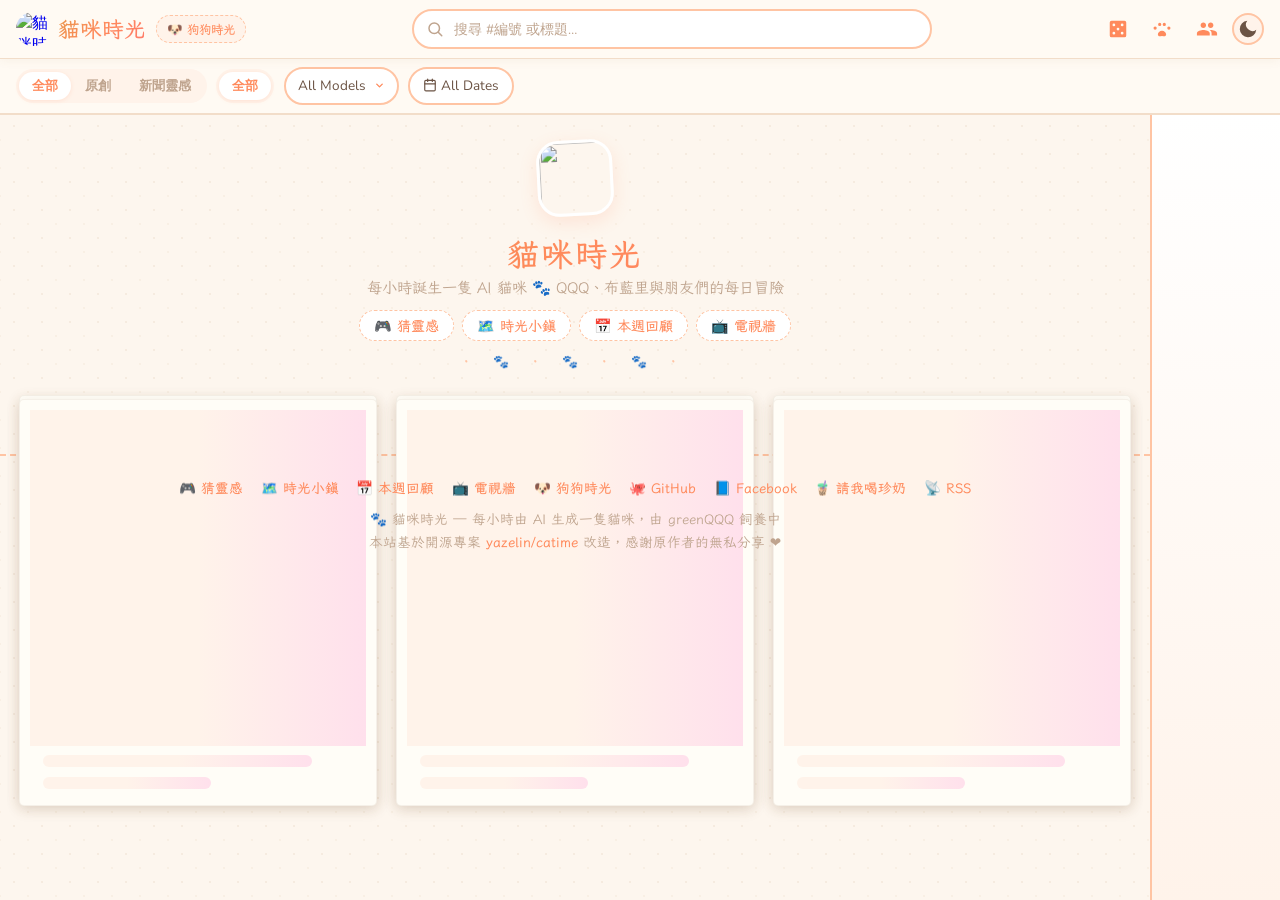
==== commit 7a89e35a: "大型功能包：時光牆/今日頭條/猜靈感/電視牆/週報/時光小鎮/角色統計/生日/貓狗同題 - 首頁新增 24 格今日時光牆、今日頭條（完整故事＋新聞連結）、功能按鈕列 - 新頁面：guess.html " ====
--- a/docs/index.html
+++ b/docs/index.html
@@ -60,7 +60,7 @@
   <link rel="icon" href="icon-192.png" type="image/png" sizes="192x192">
   <link rel="apple-touch-icon" href="apple-touch-icon.png">
   <link rel="alternate" type="application/rss+xml" title="貓咪時光 RSS" href="feed.xml">
-  <link rel="stylesheet" href="style.css">
+  <link rel="stylesheet" href="style.css?v=20260707b">
 </head>
 <body>
   <div id="sticky-header">
@@ -142,7 +142,25 @@
     <img src="icon-192.png" alt="" class="hero-logo" width="76" height="76">
     <h2 class="hero-title">貓咪時光</h2>
     <p class="hero-sub">每小時誕生一隻 AI 貓咪 🐾 QQQ、布藍里與朋友們的每日冒險</p>
+    <nav class="hero-links" aria-label="更多玩法">
+      <a href="guess.html">🎮 猜靈感</a>
+      <a href="world.html">🗺️ 時光小鎮</a>
+      <a href="weekly.html">📅 本週回顧</a>
+      <a href="tv.html">📺 電視牆</a>
+    </nav>
     <p class="hero-divider">· 🐾 · 🐾 · 🐾 ·</p>
+  </section>
+
+  <!-- 今日頭條（extras.js 填充） -->
+  <section id="headline" class="headline hidden"></section>
+
+  <!-- 貓狗同題對比（有 crossover 資料才出現） -->
+  <section id="crossover" class="crossover hidden"></section>
+
+  <!-- 今日時光牆：24 小時一格 -->
+  <section class="clock-wrap hidden">
+    <div class="cw-title">⏰ 今日時光牆 <span class="cw-sub">一格一小時，走完一圈就是一天</span></div>
+    <div id="clock-wall" class="clock-wall"></div>
   </section>
 
   <nav id="timeline" aria-label="Timeline navigation">
@@ -168,10 +186,14 @@
   <!-- Site footer: socials + open-source credit -->
   <footer class="site-footer">
     <div class="footer-links">
+      <a href="guess.html">🎮 猜靈感</a>
+      <a href="world.html">🗺️ 時光小鎮</a>
+      <a href="weekly.html">📅 本週回顧</a>
+      <a href="tv.html">📺 電視牆</a>
+      <a href="https://greenqqq.github.io/dogtime/">🐶 狗狗時光</a>
       <a href="https://github.com/greenQQQ" target="_blank" rel="noopener">🐙 GitHub</a>
       <a href="https://www.facebook.com/lphotoimpact/" target="_blank" rel="noopener">📘 Facebook</a>
       <a href="https://greenqqq.bobaboba.me/" target="_blank" rel="noopener">🧋 請我喝珍奶</a>
-      <a href="https://greenqqq.github.io/dogtime/">🐶 狗狗時光</a>
       <a href="feed.xml">📡 RSS</a>
     </div>
     <div class="footer-credit">
@@ -220,8 +242,9 @@
     </div>
   </div>
 
-  <script src="dom-utils.js"></script>
-  <script src="app.js"></script>
+  <script src="dom-utils.js?v=20260707b"></script>
+  <script src="app.js?v=20260707b"></script>
+  <script src="extras.js?v=20260707b"></script>
   <script>
     // Populate character bar from characters/index.json
     (function(){
--- a/docs/style.css
+++ b/docs/style.css
@@ -1348,3 +1348,114 @@
   .site-switch-label { display: none; }
   .site-switch { padding: .28rem .5rem; font-size: .9rem; }
 }
+
+/* ── Hero 功能按鈕列 ── */
+.hero-links { display: flex; justify-content: center; gap: .55rem; flex-wrap: wrap; margin-top: .8rem; }
+.hero-links a {
+  font-family: var(--font-cute); font-weight: 700; font-size: .88rem;
+  color: var(--pink); text-decoration: none;
+  background: var(--surface); border: 1.5px dashed var(--pink-light);
+  border-radius: 999px; padding: .32rem .85rem;
+  transition: transform .12s ease, background .12s ease;
+}
+.hero-links a:hover { transform: translateY(-2px) rotate(-1deg); background: var(--pink-pale); }
+[data-theme="dark"] .hero-links a { background: rgba(255,255,255,.05); }
+
+/* ── 今日頭條 ── */
+.headline {
+  position: relative;
+  margin: 1.2rem 130px 1.4rem 0; padding: 1rem;
+  background: var(--photo-frame);
+  border: 1px solid rgba(130, 95, 60, .1); border-radius: 8px;
+  box-shadow: 0 6px 20px var(--photo-shadow);
+}
+.hl-ribbon {
+  position: absolute; top: -12px; left: 14px;
+  font-family: var(--font-cute); font-weight: 800; font-size: .85rem;
+  color: #fff; background: linear-gradient(135deg, var(--pink), #ffb27e);
+  padding: .22rem 1rem; border-radius: 4px 14px 14px 4px;
+  transform: rotate(-1.5deg); box-shadow: 0 3px 8px var(--shadow);
+}
+.hl-inner { display: flex; gap: 1rem; align-items: flex-start; margin-top: .4rem; }
+.hl-img { flex: 0 0 42%; max-width: 460px; display: block; cursor: zoom-in; }
+.hl-img img { width: 100%; border-radius: 4px; display: block; }
+.hl-body { flex: 1; min-width: 0; }
+.hl-title { font-family: var(--font-cute); font-weight: 800; font-size: 1.25rem; margin-bottom: .15rem; }
+.hl-meta { color: var(--text-muted); font-size: .8rem; margin-bottom: .55rem; }
+.hl-story { color: var(--text); font-size: .92rem; line-height: 1.85; margin: 0 0 .6rem; }
+.hl-src { color: var(--text-muted); font-size: .82rem; line-height: 1.7; margin: 0; }
+.hl-src a { color: var(--blue); font-weight: 700; }
+@media (max-width: 1024px) { .headline { margin-right: 0; } }
+@media (max-width: 700px) {
+  .hl-inner { flex-direction: column; }
+  .hl-img { flex: none; max-width: none; }
+}
+
+/* ── 今日時光牆 ── */
+.clock-wrap { margin: 0 130px 1.6rem 0; }
+.cw-title { font-family: var(--font-cute); font-weight: 800; font-size: 1.1rem; margin-bottom: .6rem; }
+.cw-sub { font-size: .78rem; color: var(--text-muted); font-weight: 600; }
+.clock-wall {
+  display: grid; grid-template-columns: repeat(12, 1fr); gap: .45rem;
+}
+.cw-cell {
+  position: relative; aspect-ratio: 1; border-radius: 10px; overflow: hidden;
+  background: var(--pink-pale); border: 1.5px dashed var(--pink-light);
+  display: flex; align-items: center; justify-content: center;
+  text-decoration: none;
+}
+.cw-cell.filled { border-style: solid; cursor: zoom-in; }
+.cw-cell img { position: absolute; inset: 0; width: 100%; height: 100%; object-fit: cover; transition: transform .18s ease; }
+.cw-cell.filled:hover img { transform: scale(1.1); }
+.cw-cell .cw-h {
+  position: absolute; top: 3px; left: 5px; z-index: 2;
+  font-family: var(--font-cute); font-weight: 800; font-size: .68rem;
+  color: var(--text-muted);
+}
+.cw-cell.filled .cw-h { color: #fff; text-shadow: 0 1px 4px rgba(0,0,0,.7); }
+.cw-cell.now { border: 2px solid var(--pink); animation: cw-pulse 1.6s ease-in-out infinite; }
+.cw-zzz { font-size: .95rem; opacity: .6; }
+@keyframes cw-pulse { 0%, 100% { box-shadow: 0 0 0 0 rgba(255,138,92,.35); } 50% { box-shadow: 0 0 0 6px rgba(255,138,92,0); } }
+[data-theme="dark"] .cw-cell { background: rgba(255,255,255,.04); }
+@media (max-width: 1024px) { .clock-wrap { margin-right: 0; } }
+@media (max-width: 700px) { .clock-wall { grid-template-columns: repeat(6, 1fr); } }
+
+/* ── 今日同題（貓狗聯動） ── */
+.crossover {
+  margin: 0 130px 1.6rem 0; padding: 1rem;
+  background: linear-gradient(135deg, var(--pink-pale), #eef5fc);
+  border: 1.5px dashed var(--pink-light); border-radius: 16px;
+}
+[data-theme="dark"] .crossover { background: rgba(255,255,255,.04); }
+.xo-head { font-family: var(--font-cute); font-weight: 800; font-size: 1.1rem; margin-bottom: .3rem; }
+.xo-sub { font-size: .78rem; color: var(--text-muted); font-weight: 600; }
+.xo-news { color: var(--text); font-size: .88rem; line-height: 1.7; margin: .2rem 0 .8rem; }
+.xo-news a { color: var(--blue); font-weight: 700; }
+.xo-pair { display: grid; grid-template-columns: 1fr 1fr; gap: .8rem; }
+.xo-half {
+  display: block; border-radius: 10px; overflow: hidden; position: relative;
+  background: var(--photo-frame); box-shadow: 0 4px 14px var(--photo-shadow);
+  text-decoration: none; color: inherit; cursor: pointer;
+}
+.xo-half img { width: 100%; display: block; }
+.xo-cap {
+  font-family: var(--font-cute); font-weight: 700; font-size: .85rem;
+  text-align: center; padding: .45rem .3rem;
+}
+.xo-wait {
+  display: flex; flex-direction: column; align-items: center; justify-content: center;
+  min-height: 180px; color: var(--text-muted); font-family: var(--font-cute);
+}
+.xo-wait span { font-size: 2rem; margin-bottom: .3rem; }
+@media (max-width: 1024px) { .crossover { margin-right: 0; } }
+@media (max-width: 600px) { .xo-pair { grid-template-columns: 1fr; } }
+
+/* ── 角色統計卡 ── */
+.char-stats { display: flex; gap: .5rem; flex-wrap: wrap; margin: .6rem 0 1rem; }
+.char-stat-chip {
+  font-family: var(--font-cute); font-weight: 700; font-size: .82rem;
+  color: var(--pink); background: var(--pink-pale);
+  border: 1.5px dashed var(--pink-light); border-radius: 999px;
+  padding: .28rem .8rem;
+}
+[data-theme="dark"] .char-stat-chip { background: rgba(255,255,255,.05); }
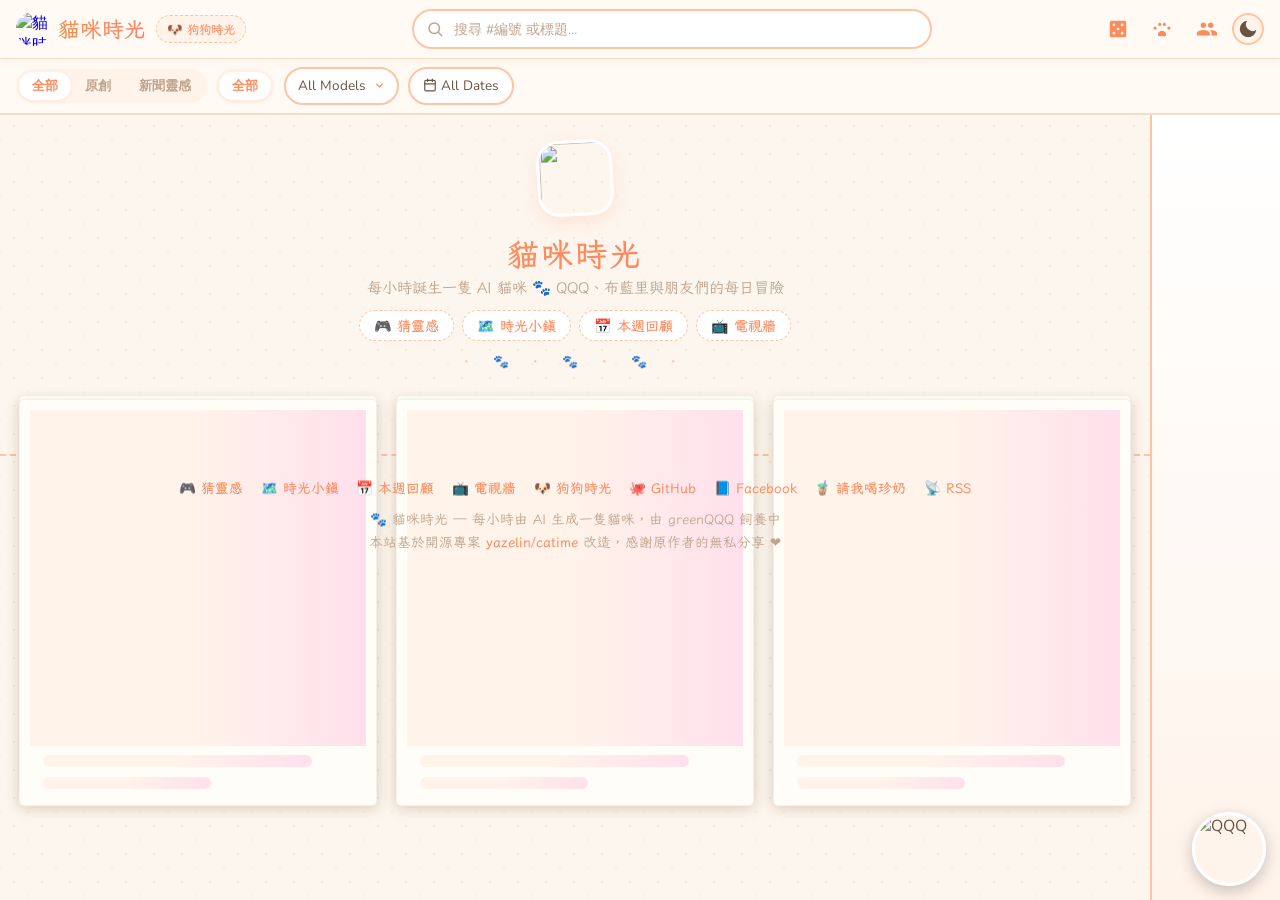
==== commit 28bafd30: "右下角桌寵「時光小夥伴」：QQQ 陪逛 呼吸晃動、點擊蹦跳＋對話泡泡（即時報今日張數/生日/同題提示）、 閒置 2.5 分鐘入睡、X 收起記憶一週；電視牆不載入、手機閃開底部選單  Co-Author" ====
--- a/docs/index.html
+++ b/docs/index.html
@@ -60,7 +60,7 @@
   <link rel="icon" href="icon-192.png" type="image/png" sizes="192x192">
   <link rel="apple-touch-icon" href="apple-touch-icon.png">
   <link rel="alternate" type="application/rss+xml" title="貓咪時光 RSS" href="feed.xml">
-  <link rel="stylesheet" href="style.css?v=20260707b">
+  <link rel="stylesheet" href="style.css?v=20260708a">
 </head>
 <body>
   <div id="sticky-header">
@@ -242,9 +242,9 @@
     </div>
   </div>
 
-  <script src="dom-utils.js?v=20260707b"></script>
-  <script src="app.js?v=20260707b"></script>
-  <script src="extras.js?v=20260707b"></script>
+  <script src="dom-utils.js?v=20260708a"></script>
+  <script src="app.js?v=20260708a"></script>
+  <script src="extras.js?v=20260708a"></script>
   <script>
     // Populate character bar from characters/index.json
     (function(){
@@ -489,5 +489,6 @@
       });
     }
   </script>
+  <script src="pet.js?v=20260708a"></script>
 </body>
 </html>
--- a/docs/style.css
+++ b/docs/style.css
@@ -1459,3 +1459,14 @@
   padding: .28rem .8rem;
 }
 [data-theme="dark"] .char-stat-chip { background: rgba(255,255,255,.05); }
+
+/* ── 時光牆回顧填充格 ── */
+.cw-cell.past img { filter: saturate(.4) brightness(.72); }
+.cw-cell.past:hover img { filter: saturate(.9) brightness(.95); }
+.cw-past {
+  position: absolute; right: 3px; bottom: 3px; z-index: 2;
+  font-family: var(--font-cute); font-weight: 700; font-size: .58rem;
+  color: #fff; background: rgba(60, 45, 30, .72);
+  border-radius: 999px; padding: .08rem .4rem;
+  pointer-events: none;
+}
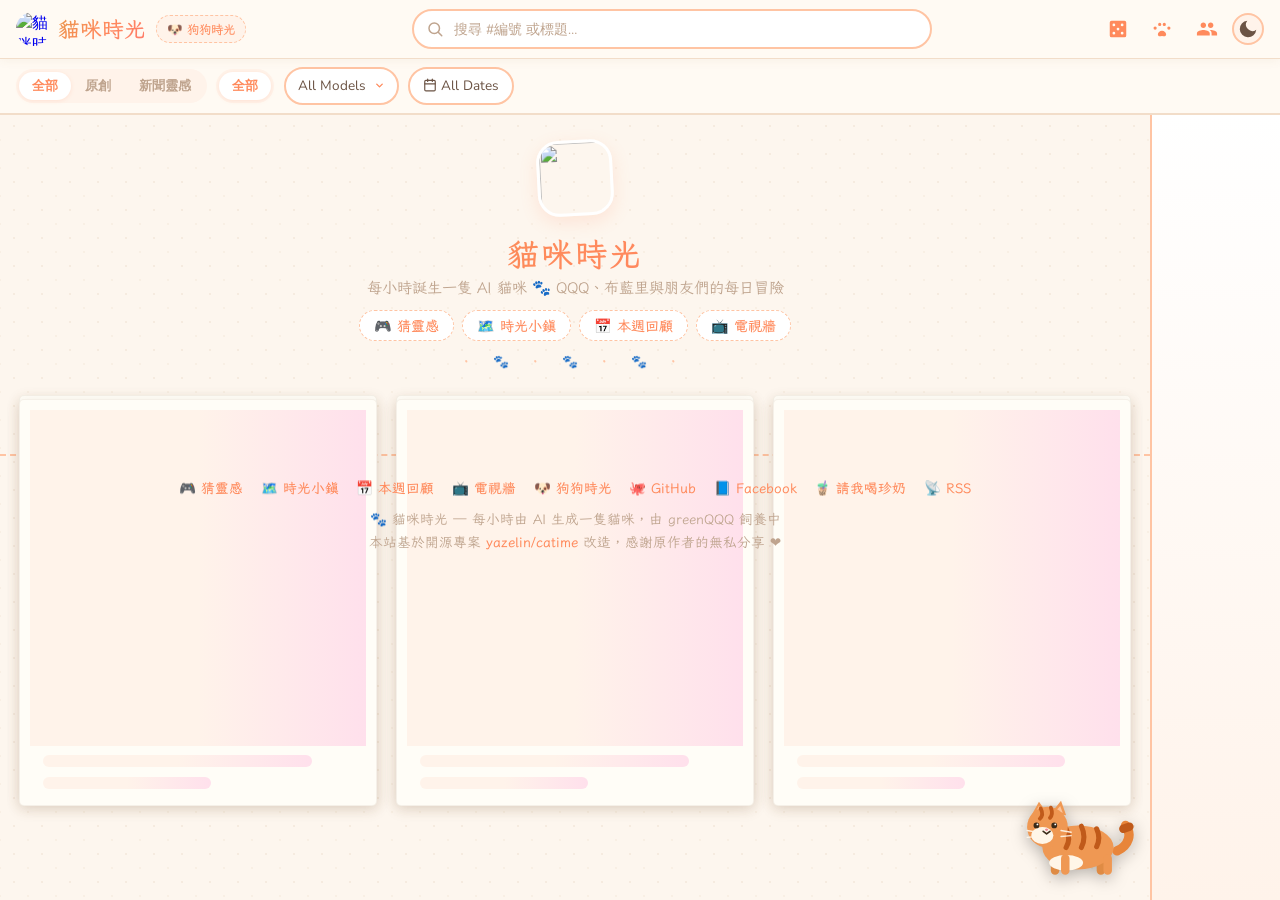
==== commit bed56680: "桌寵 v2：SVG 全身 QQQ——底部散步、追毛線球撲擊、坐姿搖尾、入睡、泡泡避開時間軸 Co-Authored-By: Claude Fable 5 <noreply@anthropic.com>" ====
--- a/docs/index.html
+++ b/docs/index.html
@@ -489,6 +489,6 @@
       });
     }
   </script>
-  <script src="pet.js?v=20260708a"></script>
+  <script src="pet.js?v=20260708b"></script>
 </body>
 </html>
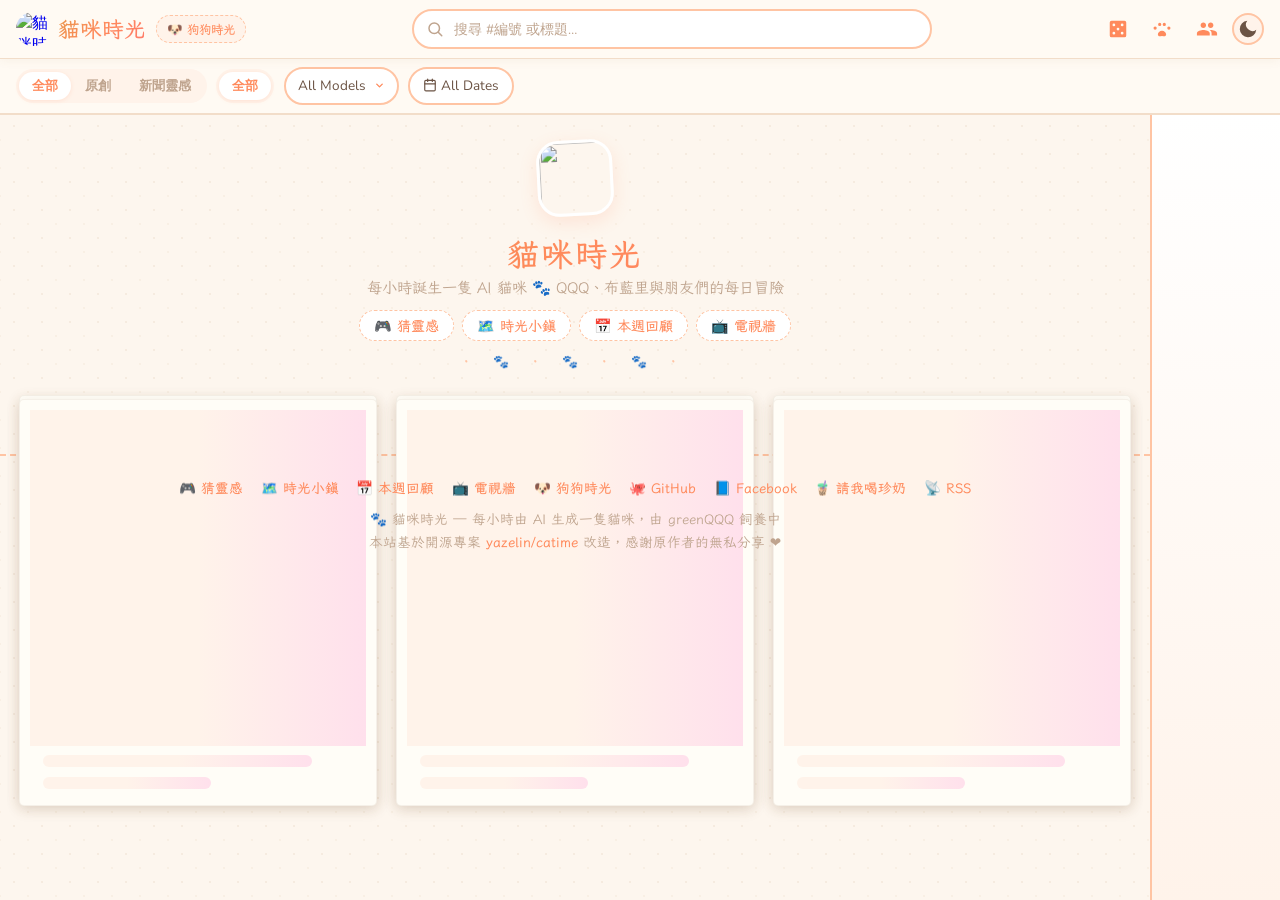
==== commit b0860848: "桌寵 v3：Q版貼紙＋可拖曳定位（記住位置）＋原地待機；貼紙未到先隱身 - 移除自動走動與毛線球（使用者回饋：原地就好、可拖到不擋路的地方） - pointer 拖曳、位置以視窗比例記憶；泡泡靠上/靠" ====
--- a/docs/index.html
+++ b/docs/index.html
@@ -489,6 +489,6 @@
       });
     }
   </script>
-  <script src="pet.js?v=20260708b"></script>
+  <script src="pet.js?v=20260708c"></script>
 </body>
 </html>
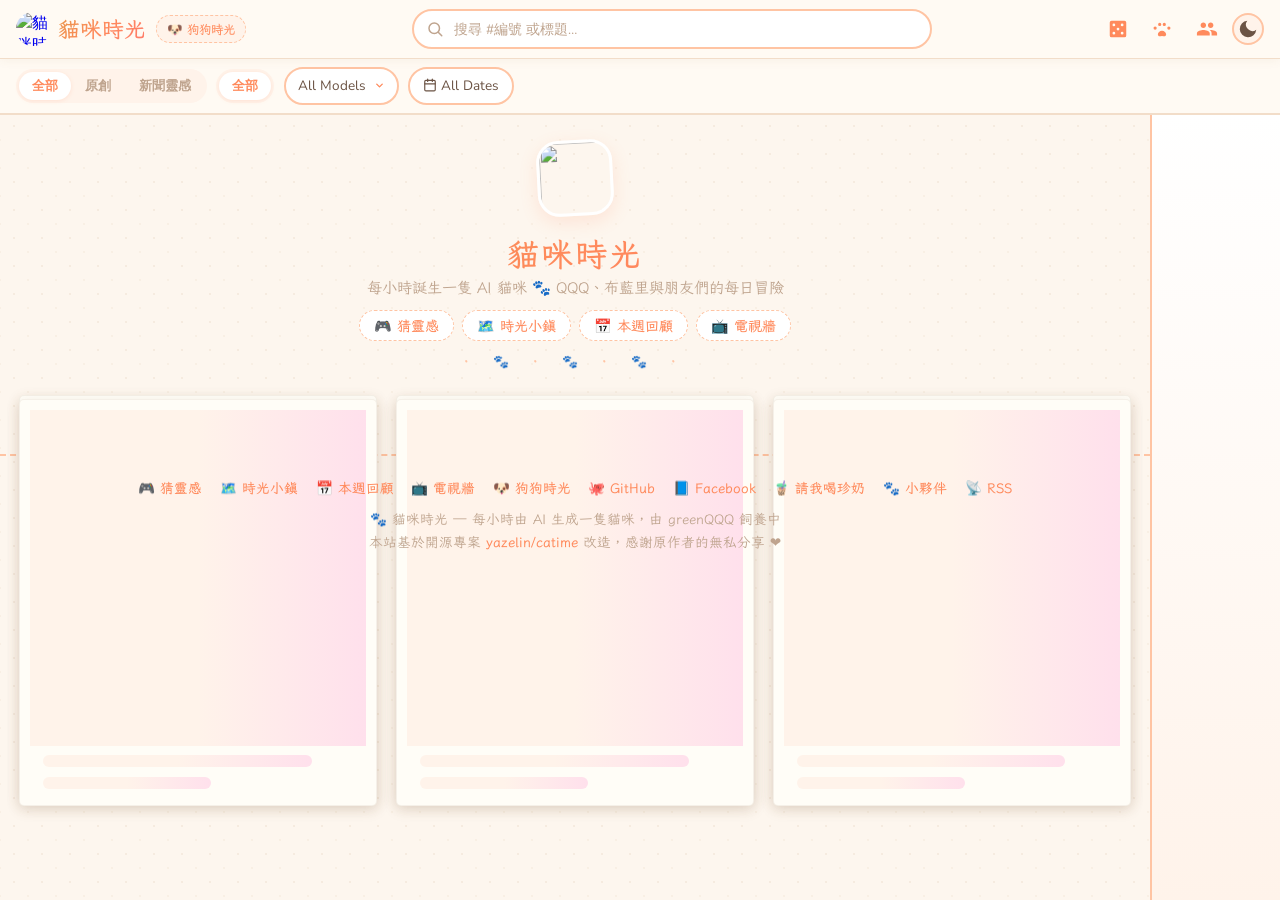
==== commit 009b4949: "桌寵召回：頁尾「🐾 小夥伴」連結，被 ✕ 收起後可隨時叫回 Co-Authored-By: Claude Fable 5 <noreply@anthropic.com>" ====
--- a/docs/index.html
+++ b/docs/index.html
@@ -194,6 +194,7 @@
       <a href="https://github.com/greenQQQ" target="_blank" rel="noopener">🐙 GitHub</a>
       <a href="https://www.facebook.com/lphotoimpact/" target="_blank" rel="noopener">📘 Facebook</a>
       <a href="https://greenqqq.bobaboba.me/" target="_blank" rel="noopener">🧋 請我喝珍奶</a>
+      <a href="#" id="pet-recall" title="叫回桌寵小夥伴">🐾 小夥伴</a>
       <a href="feed.xml">📡 RSS</a>
     </div>
     <div class="footer-credit">
@@ -489,6 +490,6 @@
       });
     }
   </script>
-  <script src="pet.js?v=20260708c"></script>
+  <script src="pet.js?v=20260708d"></script>
 </body>
 </html>
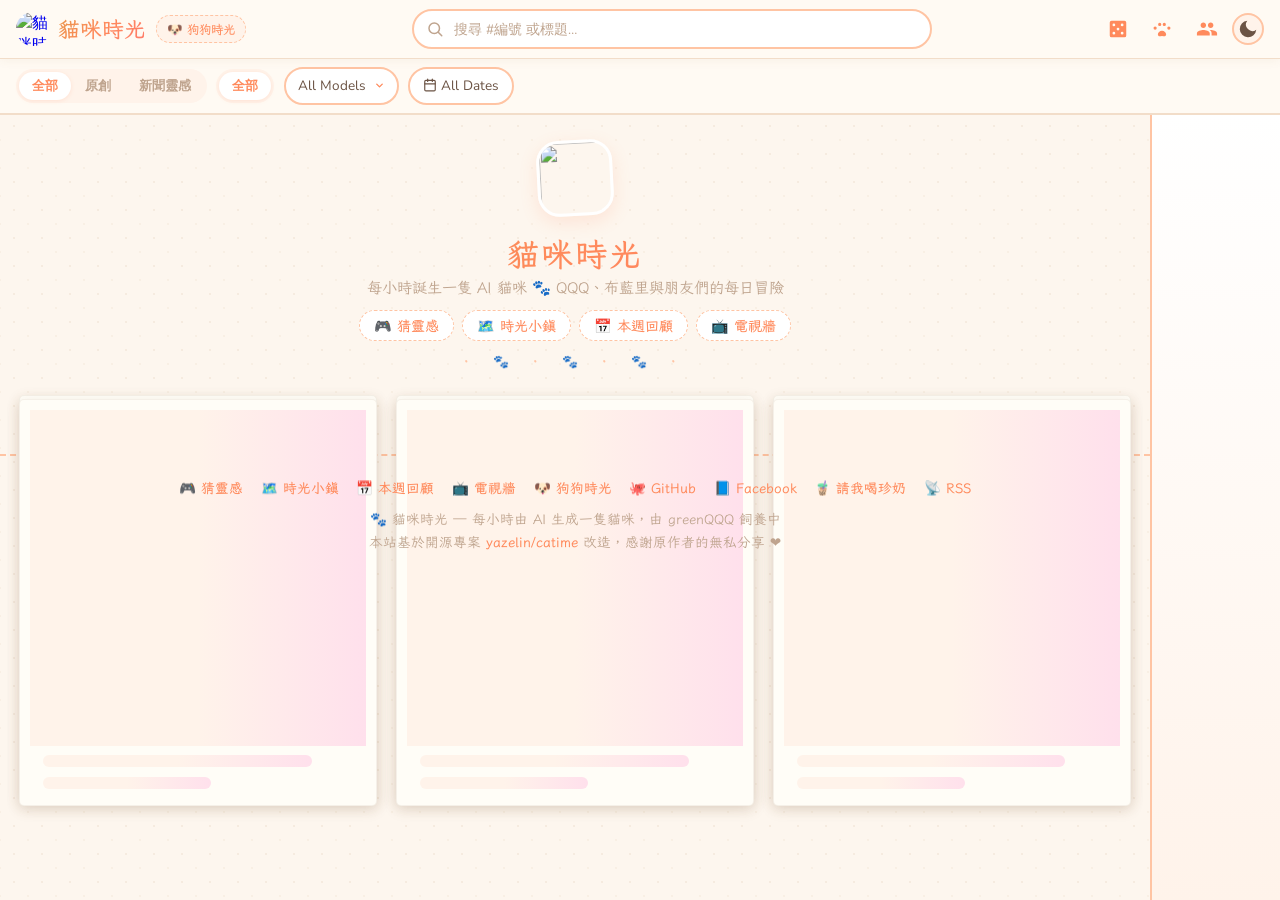
==== commit 95dbfd73: "chore: disable desktop pet (remove pet.js mounts and recall link)" ====
--- a/docs/index.html
+++ b/docs/index.html
@@ -194,7 +194,6 @@
       <a href="https://github.com/greenQQQ" target="_blank" rel="noopener">🐙 GitHub</a>
       <a href="https://www.facebook.com/lphotoimpact/" target="_blank" rel="noopener">📘 Facebook</a>
       <a href="https://greenqqq.bobaboba.me/" target="_blank" rel="noopener">🧋 請我喝珍奶</a>
-      <a href="#" id="pet-recall" title="叫回桌寵小夥伴">🐾 小夥伴</a>
       <a href="feed.xml">📡 RSS</a>
     </div>
     <div class="footer-credit">
@@ -490,6 +489,5 @@
       });
     }
   </script>
-  <script src="pet.js?v=20260708d"></script>
 </body>
 </html>
